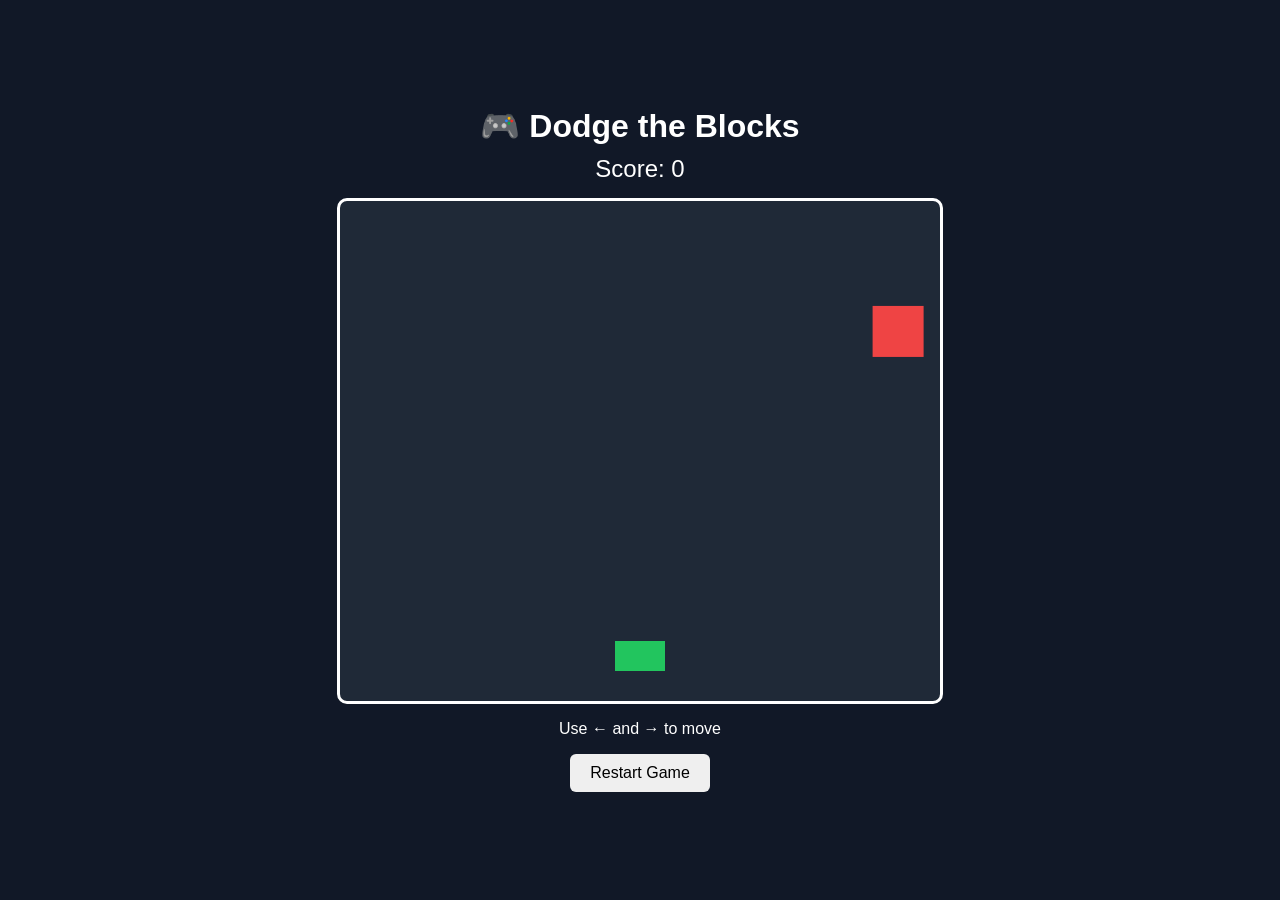
==== public/index.html @ 5dda80e5 "Create Dodge the Blocks game" ====
<!DOCTYPE html>
<html lang="en">
<head>
    <meta charset="UTF-8">
    <meta name="viewport" content="width=device-width, initial-scale=1.0">
    <title>Dodge the Blocks</title>
    <link rel="stylesheet" href="style.css">
</head>
<body>

    <div class="game-container">
        <h1>🎮 Dodge the Blocks</h1>

        <div class="score-board">
            Score: <span id="score">0</span>
        </div>

        <canvas id="gameCanvas" width="600" height="500"></canvas>

        <p class="instructions">
            Use <b>←</b> and <b>→</b> to move
        </p>

        <button id="restartBtn">Restart Game</button>

        <p id="gameMessage"></p>
    </div>

    <script src="game.js"></script>
</body>
</html>
---- public/style.css ----
* {
    box-sizing: border-box;
}

body {
    margin: 0;
    min-height: 100vh;
    display: flex;
    justify-content: center;
    align-items: center;
    font-family: Arial, sans-serif;
    background: #111827;
    color: white;
}

.game-container {
    text-align: center;
}

h1 {
    margin-bottom: 10px;
}

.score-board {
    font-size: 24px;
    margin-bottom: 15px;
}

canvas {
    display: block;
    background: #1f2937;
    border: 3px solid white;
    border-radius: 10px;
}

.instructions {
    font-size: 16px;
}

button {
    padding: 10px 20px;
    font-size: 16px;
    cursor: pointer;
    border: none;
    border-radius: 6px;
}

button:hover {
    transform: scale(1.05);
}

#gameMessage {
    font-size: 22px;
    font-weight: bold;
}
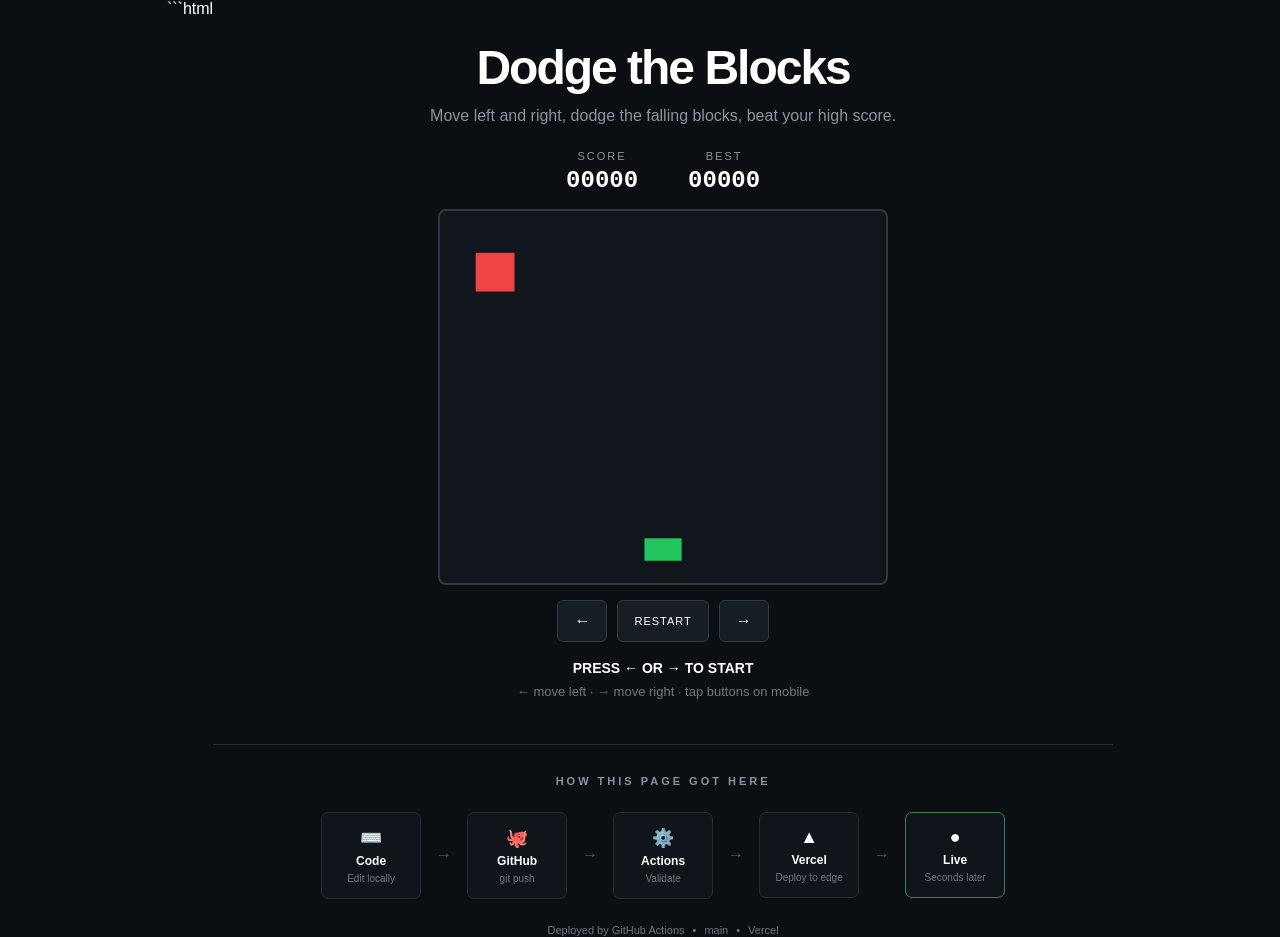
==== commit 75c931e1: "change" ====
--- a/public/index.html
+++ b/public/index.html
@@ -1,31 +1,131 @@
+```html
 <!DOCTYPE html>
 <html lang="en">
+
 <head>
     <meta charset="UTF-8">
     <meta name="viewport" content="width=device-width, initial-scale=1.0">
-    <title>Dodge the Blocks</title>
+
+    <title>🎮Dodge the Blocks</title>
+
     <link rel="stylesheet" href="style.css">
 </head>
+
 <body>
 
-    <div class="game-container">
-        <h1>🎮 Dodge the Blocks</h1>
+    <main class="page">
 
-        <div class="score-board">
-            Score: <span id="score">0</span>
-        </div>
+        <section class="hero">
 
-        <canvas id="gameCanvas" width="600" height="500"></canvas>
+            <h1>Dodge the Blocks</h1>
 
-        <p class="instructions">
-            Use <b>←</b> and <b>→</b> to move
-        </p>
+            <p class="subtitle">
+                Move left and right, dodge the falling blocks, beat your high score.
+            </p>
 
-        <button id="restartBtn">Restart Game</button>
+            <div class="scores">
 
-        <p id="gameMessage"></p>
-    </div>
+                <div>
+                    <span>SCORE</span>
+                    <strong id="score">00000</strong>
+                </div>
+
+                <div>
+                    <span>BEST</span>
+                    <strong id="bestScore">00000</strong>
+                </div>
+
+            </div>
+
+            <canvas
+                id="gameCanvas"
+                width="600"
+                height="500">
+            </canvas>
+
+            <div class="controls">
+
+                <button id="leftBtn">←</button>
+
+                <button id="restartBtn">
+                    RESTART
+                </button>
+
+                <button id="rightBtn">→</button>
+
+            </div>
+
+            <p id="gameMessage">
+                PRESS ← OR → TO START
+            </p>
+
+            <p class="help">
+                ← move left · → move right · tap buttons on mobile
+            </p>
+
+        </section>
+
+        <section class="pipeline">
+
+            <h2>HOW THIS PAGE GOT HERE</h2>
+
+            <div class="steps">
+
+                <div class="step">
+                    <span class="icon">⌨️</span>
+                    <strong>Code</strong>
+                    <small>Edit locally</small>
+                </div>
+
+                <div class="arrow">→</div>
+
+                <div class="step">
+                    <span class="icon">🐙</span>
+                    <strong>GitHub</strong>
+                    <small>git push</small>
+                </div>
+
+                <div class="arrow">→</div>
+
+                <div class="step">
+                    <span class="icon">⚙️</span>
+                    <strong>Actions</strong>
+                    <small>Validate</small>
+                </div>
+
+                <div class="arrow">→</div>
+
+                <div class="step">
+                    <span class="icon">▲</span>
+                    <strong>Vercel</strong>
+                    <small>Deploy to edge</small>
+                </div>
+
+                <div class="arrow">→</div>
+
+                <div class="step live">
+                    <span class="icon">●</span>
+                    <strong>Live</strong>
+                    <small>Seconds later</small>
+                </div>
+
+            </div>
+
+            <div class="deployment">
+                <span>Deployed by GitHub Actions</span>
+                <span>•</span>
+                <span>main</span>
+                <span>•</span>
+                <span>Vercel</span>
+            </div>
+
+        </section>
+
+    </main>
 
     <script src="game.js"></script>
+
 </body>
-</html>+
+</html>
+
--- a/public/style.css
+++ b/public/style.css
@@ -5,51 +5,245 @@
 body {
     margin: 0;
     min-height: 100vh;
-    display: flex;
-    justify-content: center;
-    align-items: center;
+
+    display: flex;
+    justify-content: center;
+
     font-family: Arial, sans-serif;
-    background: #111827;
+
+    background: #0b0f14;
     color: white;
 }
 
-.game-container {
+.page {
+    width: min(900px, 92%);
+    padding: 40px 0;
+}
+
+/* Game */
+
+.hero {
     text-align: center;
 }
 
 h1 {
-    margin-bottom: 10px;
-}
-
-.score-board {
+    margin: 0;
+
+    font-size: 48px;
+    letter-spacing: -2px;
+}
+
+.subtitle {
+    margin: 12px 0 25px;
+
+    color: #8b949e;
+    font-size: 16px;
+}
+
+/* Score */
+
+.scores {
+    display: flex;
+    justify-content: center;
+    gap: 50px;
+
+    margin-bottom: 15px;
+}
+
+.scores div {
+    display: flex;
+    flex-direction: column;
+    gap: 5px;
+}
+
+.scores span {
+    color: #8b949e;
+
+    font-size: 11px;
+    letter-spacing: 2px;
+}
+
+.scores strong {
+    font-family: monospace;
     font-size: 24px;
-    margin-bottom: 15px;
-}
+}
+
+/* Canvas */
 
 canvas {
     display: block;
-    background: #1f2937;
-    border: 3px solid white;
-    border-radius: 10px;
-}
-
-.instructions {
+
+    width: min(450px, 100%);
+    height: auto;
+
+    margin: 0 auto;
+
+    background: #11161d;
+
+    border: 2px solid #303842;
+    border-radius: 8px;
+}
+
+/* Controls */
+
+.controls {
+    display: flex;
+    justify-content: center;
+
+    gap: 10px;
+
+    margin-top: 15px;
+}
+
+.controls button {
+    min-width: 50px;
+    min-height: 42px;
+
+    padding: 8px 16px;
+
+    background: #171d24;
+    color: white;
+
+    border: 1px solid #303842;
+    border-radius: 6px;
+
+    cursor: pointer;
+
     font-size: 16px;
 }
 
-button {
-    padding: 10px 20px;
-    font-size: 16px;
-    cursor: pointer;
-    border: none;
-    border-radius: 6px;
-}
-
-button:hover {
-    transform: scale(1.05);
+.controls button:hover {
+    background: #222a33;
+}
+
+#restartBtn {
+    font-size: 11px;
+    letter-spacing: 1px;
 }
 
 #gameMessage {
-    font-size: 22px;
+    margin: 18px 0 8px;
+
+    font-size: 14px;
     font-weight: bold;
+}
+
+.help {
+    margin: 0;
+
+    color: #6f7882;
+    font-size: 13px;
+}
+
+/* Pipeline */
+
+.pipeline {
+    margin-top: 45px;
+
+    padding-top: 30px;
+
+    border-top: 1px solid #252b33;
+}
+
+.pipeline h2 {
+    text-align: center;
+
+    margin: 0 0 25px;
+
+    color: #8b949e;
+
+    font-size: 11px;
+    letter-spacing: 3px;
+}
+
+.steps {
+    display: flex;
+    justify-content: center;
+    align-items: center;
+
+    gap: 15px;
+
+    flex-wrap: wrap;
+}
+
+.step {
+    min-width: 100px;
+
+    padding: 14px;
+
+    display: flex;
+    flex-direction: column;
+    align-items: center;
+
+    gap: 5px;
+
+    background: #10151b;
+
+    border: 1px solid #252b33;
+    border-radius: 7px;
+}
+
+.step .icon {
+    font-size: 18px;
+}
+
+.step strong {
+    font-size: 12px;
+}
+
+.step small {
+    color: #6f7882;
+
+    font-size: 10px;
+}
+
+.arrow {
+    color: #4d5661;
+}
+
+.live {
+    border-color: #3b7f55;
+}
+
+.deployment {
+    display: flex;
+    justify-content: center;
+
+    gap: 8px;
+
+    margin-top: 25px;
+
+    color: #6f7882;
+
+    font-size: 11px;
+}
+
+/* Mobile */
+
+@media (max-width: 600px) {
+
+    .page {
+        width: 94%;
+        padding: 25px 0;
+    }
+
+    h1 {
+        font-size: 38px;
+    }
+
+    .subtitle {
+        font-size: 14px;
+    }
+
+    .steps {
+        gap: 8px;
+    }
+
+    .arrow {
+        display: none;
+    }
+
+    .deployment {
+        flex-wrap: wrap;
+    }
 }
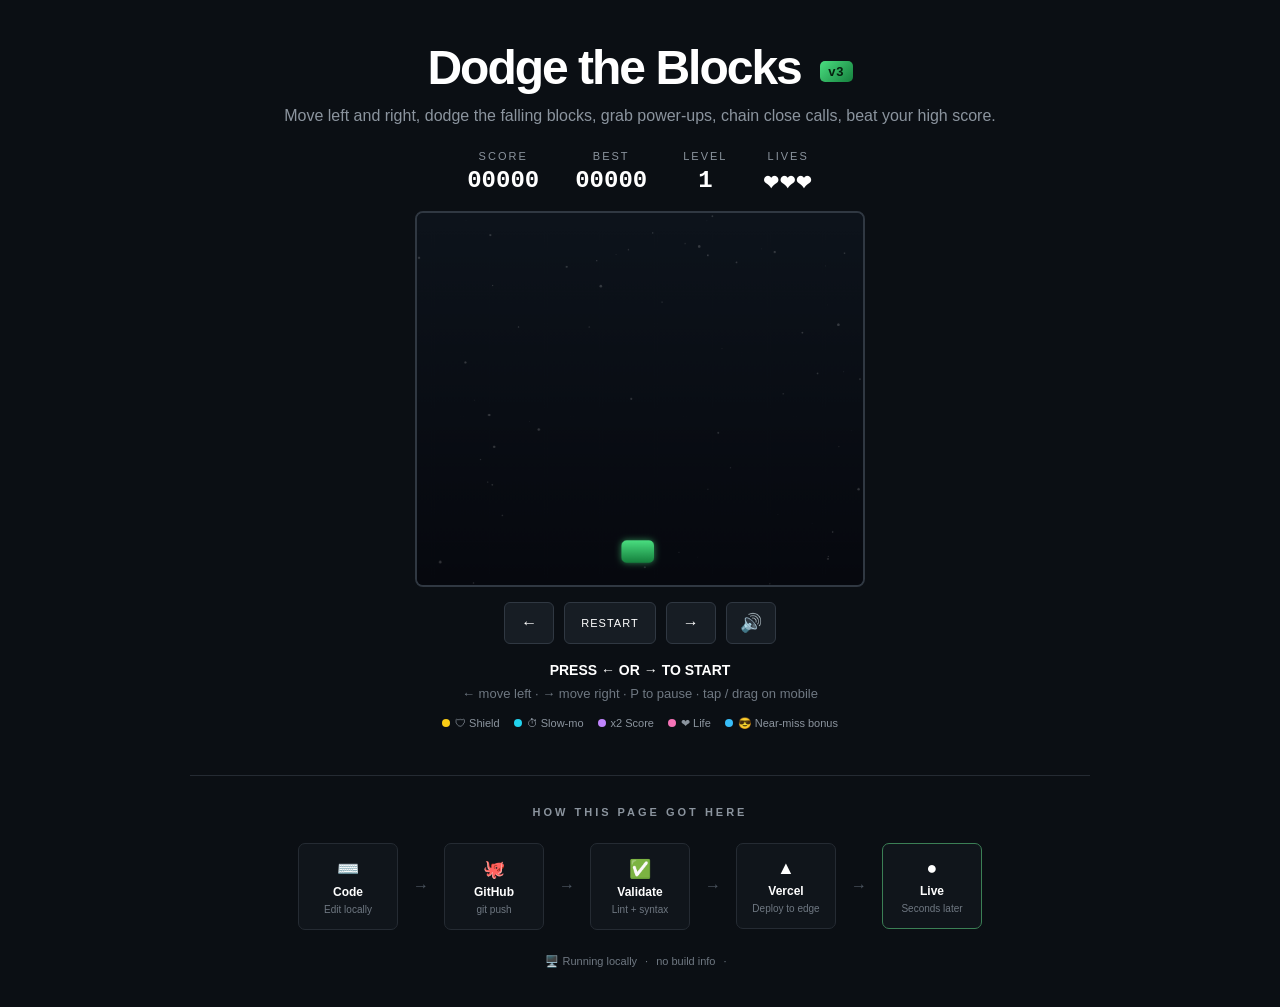
==== commit 93ffe112: "Add background music, near-miss bonus, and pause" ====
--- a/public/index.html
+++ b/public/index.html
@@ -1,4 +1,3 @@
-```html
 <!DOCTYPE html>
 <html lang="en">
 
@@ -6,7 +5,8 @@
     <meta charset="UTF-8">
     <meta name="viewport" content="width=device-width, initial-scale=1.0">
 
-    <title>🎮Dodge the Blocks</title>
+    <title>🎮 Dodge the Blocks</title>
+    <link rel="icon" href="data:image/svg+xml,%3Csvg xmlns='http://www.w3.org/2000/svg' viewBox='0 0 100 100'%3E%3Ctext y='.9em' font-size='90'%3E%F0%9F%8E%AE%3C/text%3E%3C/svg%3E">
 
     <link rel="stylesheet" href="style.css">
 </head>
@@ -17,10 +17,10 @@
 
         <section class="hero">
 
-            <h1>Dodge the Blocks</h1>
+            <h1>Dodge the Blocks <span class="badge">v3</span></h1>
 
             <p class="subtitle">
-                Move left and right, dodge the falling blocks, beat your high score.
+                Move left and right, dodge the falling blocks, grab power-ups, chain close calls, beat your high score.
             </p>
 
             <div class="scores">
@@ -35,13 +35,26 @@
                     <strong id="bestScore">00000</strong>
                 </div>
 
+                <div>
+                    <span>LEVEL</span>
+                    <strong id="level">1</strong>
+                </div>
+
+                <div>
+                    <span>LIVES</span>
+                    <strong id="lives">❤❤❤</strong>
+                </div>
+
             </div>
 
-            <canvas
-                id="gameCanvas"
-                width="600"
-                height="500">
-            </canvas>
+            <div class="canvas-wrap">
+                <canvas
+                    id="gameCanvas"
+                    width="600"
+                    height="500">
+                </canvas>
+                <div id="statusBar" class="status-bar"></div>
+            </div>
 
             <div class="controls">
 
@@ -53,6 +66,8 @@
 
                 <button id="rightBtn">→</button>
 
+                <button id="muteBtn" aria-label="Mute">🔊</button>
+
             </div>
 
             <p id="gameMessage">
@@ -60,8 +75,16 @@
             </p>
 
             <p class="help">
-                ← move left · → move right · tap buttons on mobile
+                ← move left · → move right · P to pause · tap / drag on mobile
             </p>
+
+            <div class="legend">
+                <span><i class="dot" style="background:#facc15"></i>🛡 Shield</span>
+                <span><i class="dot" style="background:#22d3ee"></i>⏱ Slow-mo</span>
+                <span><i class="dot" style="background:#c084fc"></i>x2 Score</span>
+                <span><i class="dot" style="background:#f472b6"></i>❤ Life</span>
+                <span><i class="dot" style="background:#38bdf8"></i>😎 Near-miss bonus</span>
+            </div>
 
         </section>
 
@@ -88,9 +111,9 @@
                 <div class="arrow">→</div>
 
                 <div class="step">
-                    <span class="icon">⚙️</span>
-                    <strong>Actions</strong>
-                    <small>Validate</small>
+                    <span class="icon">✅</span>
+                    <strong>Validate</strong>
+                    <small>Lint + syntax</small>
                 </div>
 
                 <div class="arrow">→</div>
@@ -112,11 +135,11 @@
             </div>
 
             <div class="deployment">
-                <span>Deployed by GitHub Actions</span>
-                <span>•</span>
-                <span>main</span>
-                <span>•</span>
-                <span>Vercel</span>
+                <span id="deployStatus">🖥️ Running locally</span>
+                <span>·</span>
+                <span id="deployCommit">no commit info</span>
+                <span>·</span>
+                <span id="deployTime"></span>
             </div>
 
         </section>
@@ -124,8 +147,53 @@
     </main>
 
     <script src="game.js"></script>
+    <script>
+        // Filled in by the CI/CD pipeline (.github/workflows/deploy.yml).
+        // Locally, these stay as placeholders so the footer says "Running locally".
+        const BUILD_COMMIT = "__COMMIT_SHA__";
+        const BUILD_TIME = "__BUILD_TIME__";
+        const BUILD_REPO = "__REPO__";
+        const BUILD_RUN_URL = "__RUN_URL__";
+
+        (function stampFooter() {
+            const commitEl = document.getElementById("deployCommit");
+            const timeEl = document.getElementById("deployTime");
+            const statusEl = document.getElementById("deployStatus");
+
+            const isStamped = !BUILD_COMMIT.startsWith("__");
+
+            if (!isStamped) {
+                statusEl.textContent = "🖥️ Running locally";
+                commitEl.textContent = "no build info";
+                timeEl.textContent = "";
+                return;
+            }
+
+            statusEl.textContent = "🚀 Deployed by GitHub Actions";
+            statusEl.setAttribute("data-commit", BUILD_COMMIT);
+
+            const short = BUILD_COMMIT.slice(0, 7);
+            const link = document.createElement("a");
+            link.href = `https://github.com/${BUILD_REPO}/commit/${BUILD_COMMIT}`;
+            link.textContent = `commit ${short}`;
+            link.style.color = "inherit";
+            commitEl.textContent = "";
+            commitEl.appendChild(link);
+
+            if (BUILD_RUN_URL && !BUILD_RUN_URL.startsWith("__")) {
+                const sep = document.createTextNode(" · ");
+                const runLink = document.createElement("a");
+                runLink.href = BUILD_RUN_URL;
+                runLink.textContent = "view pipeline run";
+                runLink.style.color = "inherit";
+                commitEl.appendChild(sep);
+                commitEl.appendChild(runLink);
+            }
+
+            timeEl.textContent = BUILD_TIME;
+        })();
+    </script>
 
 </body>
 
 </html>
-
--- a/public/style.css
+++ b/public/style.css
@@ -33,6 +33,22 @@
     letter-spacing: -2px;
 }
 
+.badge {
+    display: inline-block;
+    vertical-align: middle;
+    margin-left: 8px;
+
+    font-size: 13px;
+    letter-spacing: 1px;
+    font-weight: bold;
+
+    padding: 3px 8px;
+    border-radius: 5px;
+
+    background: linear-gradient(135deg, #4ade80, #15803d);
+    color: #06210f;
+}
+
 .subtitle {
     margin: 12px 0 25px;
 
@@ -45,7 +61,8 @@
 .scores {
     display: flex;
     justify-content: center;
-    gap: 50px;
+    gap: 36px;
+    flex-wrap: wrap;
 
     margin-bottom: 15px;
 }
@@ -68,20 +85,55 @@
     font-size: 24px;
 }
 
+#lives {
+    letter-spacing: 2px;
+}
+
 /* Canvas */
+
+.canvas-wrap {
+    position: relative;
+    width: min(450px, 100%);
+    margin: 0 auto;
+}
 
 canvas {
     display: block;
 
-    width: min(450px, 100%);
+    width: 100%;
     height: auto;
-
-    margin: 0 auto;
 
     background: #11161d;
 
     border: 2px solid #303842;
     border-radius: 8px;
+}
+
+.status-bar {
+    position: absolute;
+    top: 10px;
+    left: 50%;
+    transform: translateX(-50%) translateY(-6px);
+
+    padding: 6px 14px;
+    border-radius: 20px;
+
+    background: rgba(11, 15, 20, 0.85);
+    border: 1px solid #3b7f55;
+
+    font-size: 12px;
+    font-weight: bold;
+    letter-spacing: 1px;
+    color: #4ade80;
+
+    opacity: 0;
+    pointer-events: none;
+    transition: opacity 0.2s ease, transform 0.2s ease;
+}
+
+.status-bar.show {
+    opacity: 1;
+    transform: translateX(-50%) translateY(0);
 }
 
 /* Controls */
@@ -110,15 +162,26 @@
     cursor: pointer;
 
     font-size: 16px;
+
+    transition: background 0.15s ease, transform 0.1s ease;
 }
 
 .controls button:hover {
     background: #222a33;
 }
 
+.controls button:active {
+    transform: scale(0.94);
+}
+
 #restartBtn {
     font-size: 11px;
     letter-spacing: 1px;
+}
+
+#muteBtn {
+    font-size: 18px;
+    padding: 8px 12px;
 }
 
 #gameMessage {
@@ -135,6 +198,31 @@
     font-size: 13px;
 }
 
+.legend {
+    display: flex;
+    justify-content: center;
+    flex-wrap: wrap;
+    gap: 14px;
+
+    margin-top: 16px;
+
+    font-size: 11px;
+    color: #8b949e;
+}
+
+.legend span {
+    display: inline-flex;
+    align-items: center;
+    gap: 5px;
+}
+
+.dot {
+    display: inline-block;
+    width: 8px;
+    height: 8px;
+    border-radius: 50%;
+}
+
 /* Pipeline */
 
 .pipeline {
@@ -208,6 +296,7 @@
 .deployment {
     display: flex;
     justify-content: center;
+    flex-wrap: wrap;
 
     gap: 8px;
 
@@ -216,6 +305,11 @@
     color: #6f7882;
 
     font-size: 11px;
+}
+
+.deployment a {
+    color: inherit;
+    text-decoration: underline;
 }
 
 /* Mobile */
@@ -228,13 +322,17 @@
     }
 
     h1 {
-        font-size: 38px;
+        font-size: 34px;
     }
 
     .subtitle {
         font-size: 14px;
     }
 
+    .scores {
+        gap: 20px;
+    }
+
     .steps {
         gap: 8px;
     }
@@ -246,4 +344,4 @@
     .deployment {
         flex-wrap: wrap;
     }
-}+}
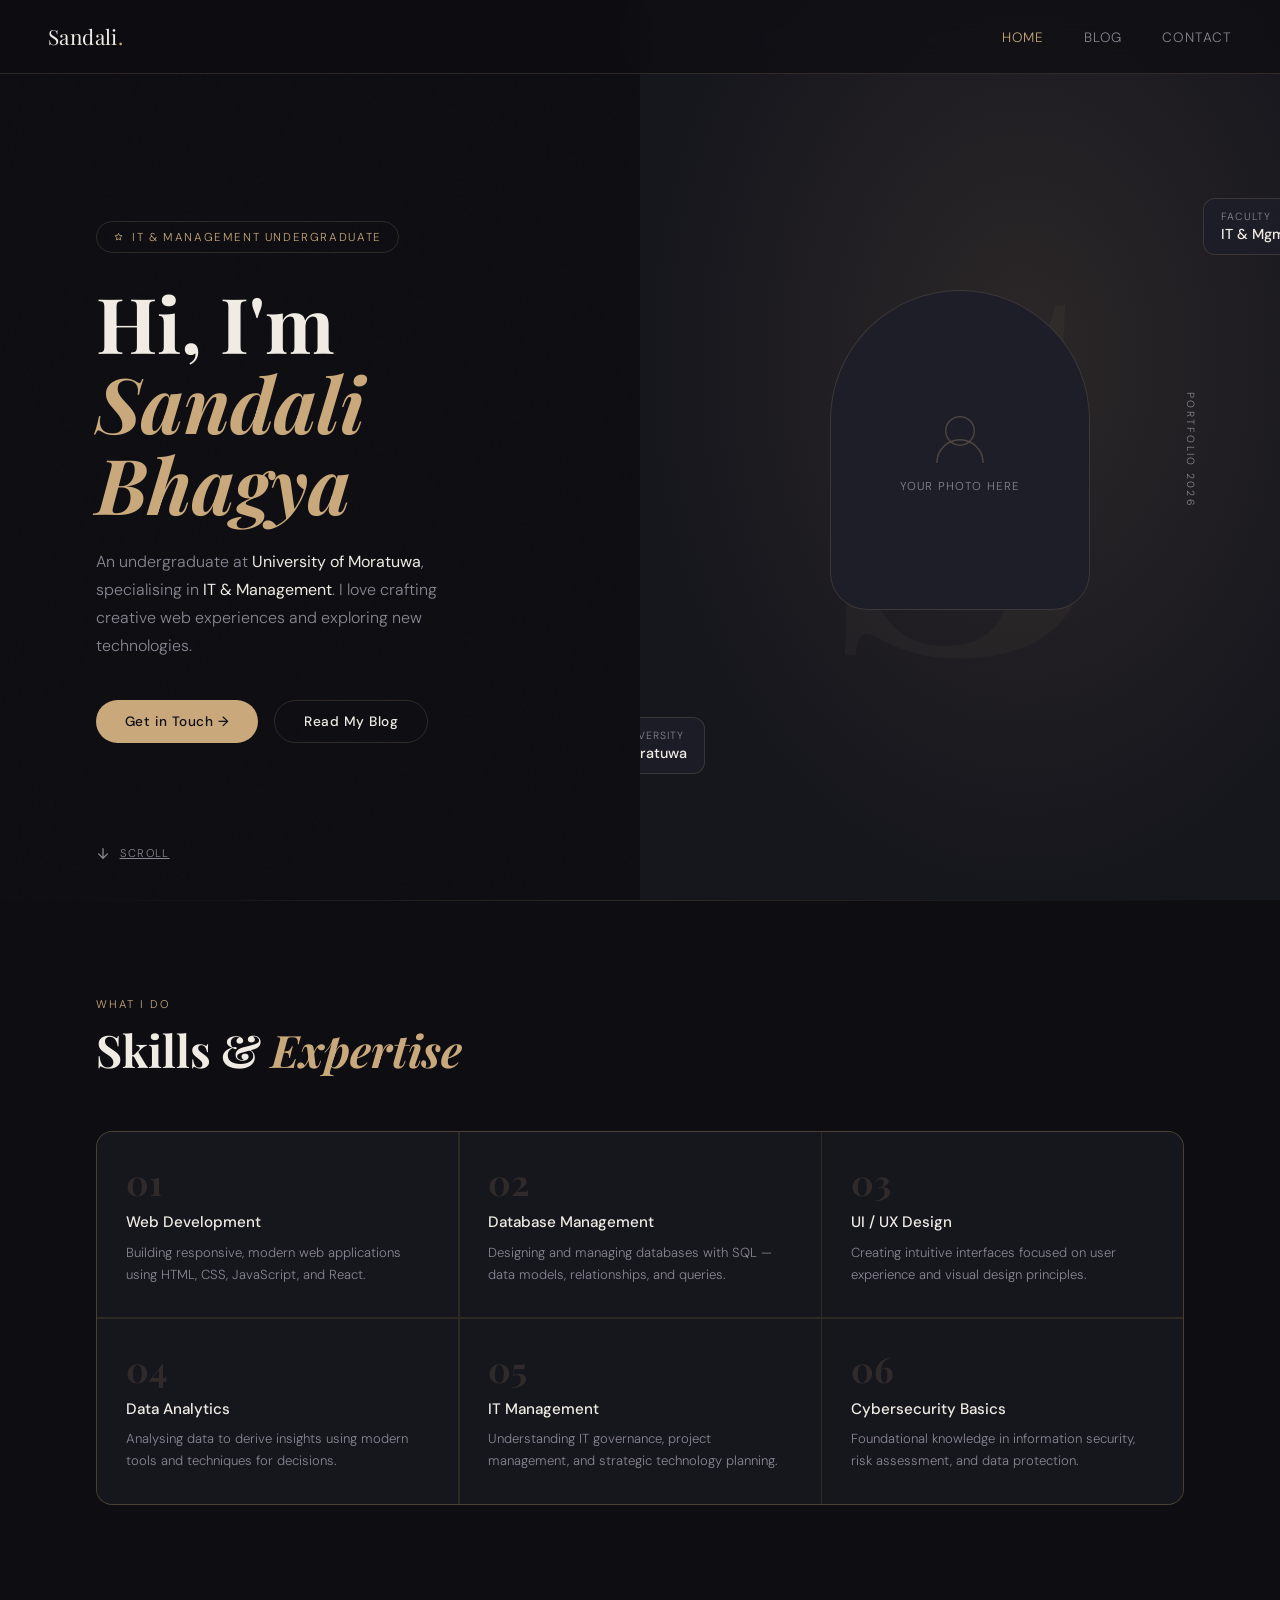
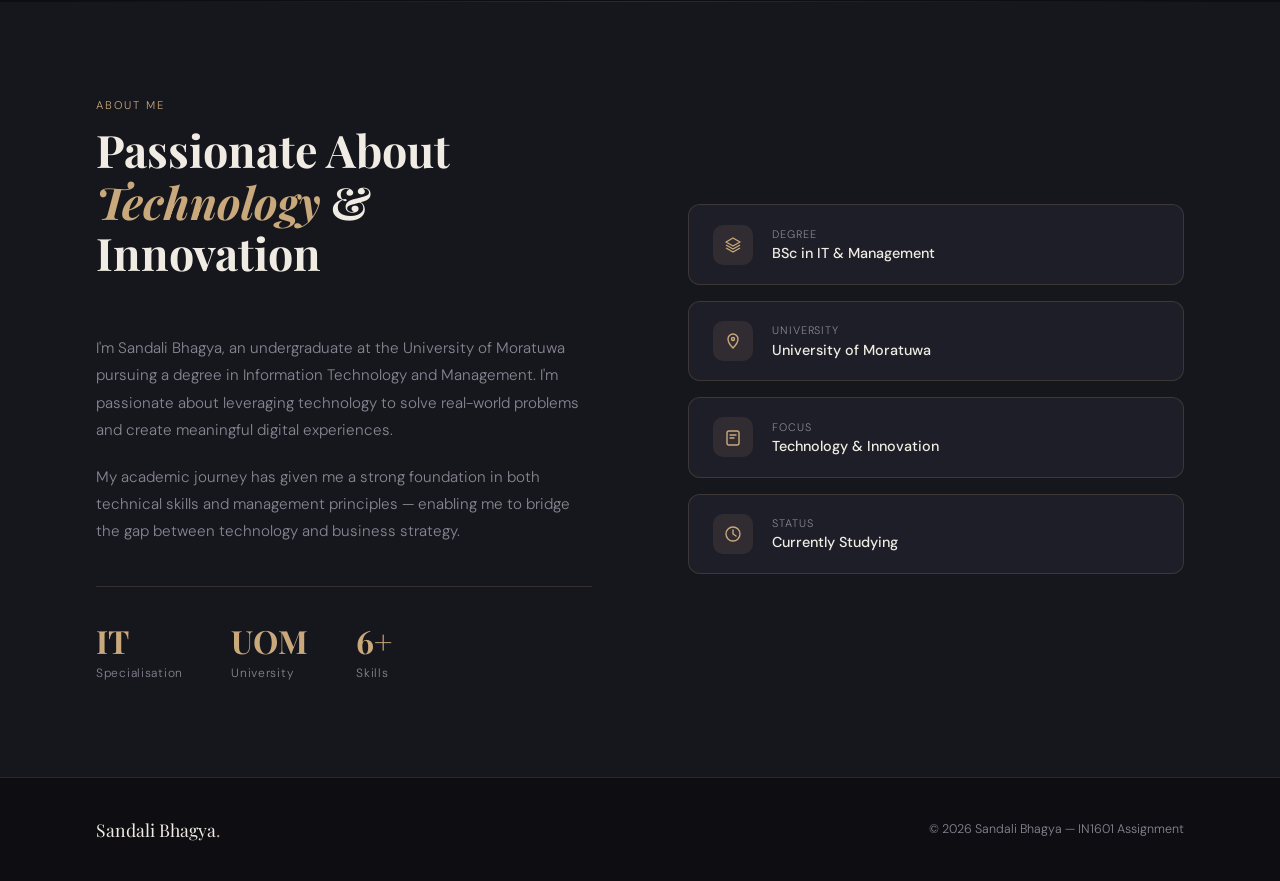
==== commit 86f5a530: "Remove duplicate emoji from browser tab title" ====
--- a/public/index.html
+++ b/public/index.html
@@ -1,199 +1,771 @@
 <!DOCTYPE html>
 <html lang="en">
-
 <head>
-    <meta charset="UTF-8">
-    <meta name="viewport" content="width=device-width, initial-scale=1.0">
-
-    <title>🎮 Dodge the Blocks</title>
-    <link rel="icon" href="data:image/svg+xml,%3Csvg xmlns='http://www.w3.org/2000/svg' viewBox='0 0 100 100'%3E%3Ctext y='.9em' font-size='90'%3E%F0%9F%8E%AE%3C/text%3E%3C/svg%3E">
-
-    <link rel="stylesheet" href="style.css">
+  <meta charset="UTF-8" />
+  <meta name="viewport" content="width=device-width, initial-scale=1.0"/>
+  <title>Sandali Bhagya — Portfolio</title>
+  <link rel="preconnect" href="https://fonts.googleapis.com">
+  <link rel="preconnect" href="https://fonts.gstatic.com" crossorigin>
+  <link href="https://fonts.googleapis.com/css2?family=Playfair+Display:ital,wght@0,400;0,700;1,400&family=DM+Sans:wght@300;400;500&display=swap" rel="stylesheet">
+  <style>
+    *, *::before, *::after { box-sizing: border-box; margin: 0; padding: 0; }
+
+    :root {
+      --bg: #0e0e12;
+      --bg2: #16161d;
+      --bg3: #1e1e28;
+      --accent: #c9a87c;
+      --accent2: #e8d5b8;
+      --text: #f0ece4;
+      --text-muted: #8a8694;
+      --border: rgba(201,168,124,0.18);
+      --radius: 16px;
+    }
+
+    html { scroll-behavior: smooth; }
+
+    body {
+      font-family: 'DM Sans', sans-serif;
+      background: var(--bg);
+      color: var(--text);
+      overflow-x: hidden;
+      font-weight: 300;
+    }
+
+    /* --- NOISE TEXTURE OVERLAY --- */
+    body::before {
+      content: '';
+      position: fixed;
+      inset: 0;
+      background-image: url("data:image/svg+xml,%3Csvg viewBox='0 0 256 256' xmlns='http://www.w3.org/2000/svg'%3E%3Cfilter id='n'%3E%3CfeTurbulence type='fractalNoise' baseFrequency='0.9' numOctaves='4' stitchTiles='stitch'/%3E%3C/filter%3E%3Crect width='100%25' height='100%25' filter='url(%23n)' opacity='0.04'/%3E%3C/svg%3E");
+      pointer-events: none;
+      z-index: 0;
+      opacity: 0.4;
+    }
+
+    /* --- NAV --- */
+    nav {
+      position: fixed;
+      top: 0; left: 0; right: 0;
+      z-index: 100;
+      display: flex;
+      align-items: center;
+      justify-content: space-between;
+      padding: 1.4rem 3rem;
+      background: rgba(14,14,18,0.7);
+      backdrop-filter: blur(14px);
+      border-bottom: 1px solid var(--border);
+    }
+
+    .logo {
+      font-family: 'Playfair Display', serif;
+      font-size: 1.3rem;
+      color: var(--text);
+      text-decoration: none;
+      letter-spacing: 0.02em;
+    }
+    .logo em { color: var(--accent); font-style: normal; }
+
+    .nav-links {
+      display: flex;
+      gap: 2.5rem;
+      list-style: none;
+    }
+    .nav-links a {
+      color: var(--text-muted);
+      text-decoration: none;
+      font-size: 0.85rem;
+      letter-spacing: 0.08em;
+      text-transform: uppercase;
+      transition: color 0.2s;
+    }
+    .nav-links a:hover, .nav-links a.active { color: var(--accent); }
+
+    /* --- HERO --- */
+    .hero {
+      min-height: 100vh;
+      display: grid;
+      grid-template-columns: 1fr 1fr;
+      position: relative;
+      overflow: hidden;
+    }
+
+    /* Left column — text */
+    .hero-left {
+      display: flex;
+      flex-direction: column;
+      justify-content: center;
+      padding: 8rem 4rem 4rem 6rem;
+      position: relative;
+      z-index: 1;
+    }
+
+    .eyebrow {
+      display: inline-flex;
+      align-items: center;
+      gap: 0.5rem;
+      font-size: 0.72rem;
+      letter-spacing: 0.14em;
+      text-transform: uppercase;
+      color: var(--accent);
+      margin-bottom: 1.8rem;
+      border: 1px solid var(--border);
+      padding: 0.45rem 1rem;
+      border-radius: 100px;
+      width: fit-content;
+      animation: fadeUp 0.8s ease both;
+    }
+    .eyebrow svg { width: 11px; height: 11px; }
+
+    .hero-name {
+      font-family: 'Playfair Display', serif;
+      font-size: clamp(3.2rem, 6vw, 5.5rem);
+      font-weight: 700;
+      line-height: 1.05;
+      margin-bottom: 1.5rem;
+      animation: fadeUp 0.8s 0.1s ease both;
+    }
+    .hero-name .italic { font-style: italic; color: var(--accent); }
+
+    .hero-desc {
+      font-size: 1rem;
+      line-height: 1.75;
+      color: var(--text-muted);
+      max-width: 400px;
+      margin-bottom: 2.5rem;
+      animation: fadeUp 0.8s 0.2s ease both;
+    }
+    .hero-desc strong { color: var(--text); font-weight: 400; }
+
+    .hero-btns {
+      display: flex;
+      gap: 1rem;
+      animation: fadeUp 0.8s 0.3s ease both;
+    }
+
+    .btn {
+      display: inline-flex;
+      align-items: center;
+      gap: 0.5rem;
+      padding: 0.75rem 1.8rem;
+      border-radius: 100px;
+      font-family: 'DM Sans', sans-serif;
+      font-size: 0.85rem;
+      font-weight: 500;
+      letter-spacing: 0.04em;
+      text-decoration: none;
+      transition: all 0.25s;
+      cursor: pointer;
+    }
+    .btn-primary {
+      background: var(--accent);
+      color: #0e0e12;
+      border: none;
+    }
+    .btn-primary:hover { background: var(--accent2); transform: translateY(-2px); }
+    .btn-outline {
+      background: transparent;
+      color: var(--text);
+      border: 1px solid var(--border);
+    }
+    .btn-outline:hover { border-color: var(--accent); color: var(--accent); transform: translateY(-2px); }
+
+    /* Right column — photo panel */
+    .hero-right {
+      position: relative;
+      display: flex;
+      align-items: center;
+      justify-content: center;
+      background: var(--bg2);
+      overflow: hidden;
+    }
+
+    .hero-right::before {
+      content: '';
+      position: absolute;
+      inset: 0;
+      background: radial-gradient(ellipse at 60% 40%, rgba(201,168,124,0.12) 0%, transparent 70%);
+    }
+
+    /* Big decorative letter */
+    .hero-right .deco-letter {
+      position: absolute;
+      font-family: 'Playfair Display', serif;
+      font-size: 38vw;
+      font-weight: 700;
+      color: rgba(201,168,124,0.04);
+      line-height: 1;
+      user-select: none;
+      pointer-events: none;
+      top: 50%; left: 50%;
+      transform: translate(-50%, -50%);
+    }
+
+    .photo-frame {
+      position: relative;
+      z-index: 1;
+      width: 260px;
+      height: 320px;
+      border-radius: 140px 140px 40px 40px;
+      border: 1px solid var(--border);
+      background: var(--bg3);
+      display: flex;
+      align-items: center;
+      justify-content: center;
+      flex-direction: column;
+      gap: 0.6rem;
+      animation: fadeIn 1s 0.4s ease both;
+      overflow: hidden;
+    }
+    .photo-frame svg { opacity: 0.3; }
+    .photo-frame span {
+      font-size: 0.72rem;
+      letter-spacing: 0.1em;
+      color: var(--text-muted);
+      text-transform: uppercase;
+    }
+
+    /* Floating info tags */
+    .float-info {
+      position: absolute;
+      z-index: 2;
+      background: rgba(30,30,40,0.85);
+      backdrop-filter: blur(10px);
+      border: 1px solid var(--border);
+      border-radius: 12px;
+      padding: 0.7rem 1.1rem;
+      animation: fadeIn 1s 0.7s ease both;
+    }
+    .float-info .fi-label {
+      font-size: 0.65rem;
+      letter-spacing: 0.1em;
+      text-transform: uppercase;
+      color: var(--text-muted);
+    }
+    .float-info .fi-val {
+      font-size: 0.9rem;
+      font-weight: 500;
+      color: var(--text);
+      margin-top: 0.1rem;
+    }
+    .float-info-1 { bottom: 14%; left: -40px; }
+    .float-info-2 { top: 22%; right: -30px; }
+
+    /* Vertical text on right */
+    .vertical-text {
+      position: absolute;
+      right: 2rem;
+      top: 50%;
+      transform: translateY(-50%) rotate(90deg);
+      font-size: 0.65rem;
+      letter-spacing: 0.22em;
+      color: var(--text-muted);
+      text-transform: uppercase;
+      white-space: nowrap;
+    }
+
+    /* --- DIVIDER LINE --- */
+    .section-divider {
+      height: 1px;
+      background: linear-gradient(90deg, transparent, var(--border), transparent);
+      margin: 0 4rem;
+    }
+
+    /* --- SECTIONS --- */
+    .section {
+      padding: 6rem 6rem;
+      position: relative;
+    }
+
+    .sec-label {
+      font-size: 0.7rem;
+      letter-spacing: 0.18em;
+      text-transform: uppercase;
+      color: var(--accent);
+      margin-bottom: 0.8rem;
+    }
+
+    .sec-title {
+      font-family: 'Playfair Display', serif;
+      font-size: clamp(2rem, 3.5vw, 2.8rem);
+      font-weight: 700;
+      line-height: 1.15;
+      margin-bottom: 3.5rem;
+    }
+    .sec-title .accent { color: var(--accent); font-style: italic; }
+
+    /* --- SKILLS --- */
+    #skills { background: var(--bg); }
+
+    .skills-grid {
+      display: grid;
+      grid-template-columns: repeat(3, 1fr);
+      gap: 1.5px;
+      background: var(--border);
+      border: 1px solid var(--border);
+      border-radius: var(--radius);
+      overflow: hidden;
+    }
+
+    .skill-card {
+      background: var(--bg2);
+      padding: 2rem 1.8rem;
+      transition: background 0.25s;
+    }
+    .skill-card:hover { background: var(--bg3); }
+
+    .skill-num {
+      font-family: 'Playfair Display', serif;
+      font-size: 2.2rem;
+      font-weight: 700;
+      color: rgba(201,168,124,0.15);
+      margin-bottom: 0.8rem;
+      line-height: 1;
+    }
+
+    .skill-card h3 {
+      font-size: 0.95rem;
+      font-weight: 500;
+      margin-bottom: 0.6rem;
+      color: var(--text);
+    }
+
+    .skill-card p {
+      font-size: 0.82rem;
+      line-height: 1.65;
+      color: var(--text-muted);
+    }
+
+    /* --- ABOUT --- */
+    #about { background: var(--bg2); }
+
+    .about-grid {
+      display: grid;
+      grid-template-columns: 1fr 1fr;
+      gap: 6rem;
+      align-items: center;
+    }
+
+    .about-p {
+      color: var(--text-muted);
+      line-height: 1.8;
+      font-size: 0.95rem;
+      margin-bottom: 1.2rem;
+    }
+
+    .stat-row {
+      display: flex;
+      gap: 3rem;
+      margin-top: 2.5rem;
+      padding-top: 2rem;
+      border-top: 1px solid var(--border);
+    }
+
+    .stat-item .s-num {
+      font-family: 'Playfair Display', serif;
+      font-size: 2rem;
+      font-weight: 700;
+      color: var(--accent);
+    }
+    .stat-item .s-label {
+      font-size: 0.75rem;
+      color: var(--text-muted);
+      letter-spacing: 0.06em;
+      margin-top: 0.2rem;
+    }
+
+    .info-cards {
+      display: flex;
+      flex-direction: column;
+      gap: 1rem;
+    }
+
+    .info-card {
+      display: flex;
+      align-items: center;
+      gap: 1.2rem;
+      padding: 1.2rem 1.5rem;
+      background: var(--bg3);
+      border: 1px solid var(--border);
+      border-radius: 12px;
+      transition: border-color 0.2s;
+    }
+    .info-card:hover { border-color: rgba(201,168,124,0.4); }
+
+    .ic-icon {
+      width: 40px;
+      height: 40px;
+      border-radius: 10px;
+      background: rgba(201,168,124,0.1);
+      display: flex;
+      align-items: center;
+      justify-content: center;
+      flex-shrink: 0;
+      color: var(--accent);
+    }
+
+    .ic-label {
+      font-size: 0.68rem;
+      letter-spacing: 0.08em;
+      text-transform: uppercase;
+      color: var(--text-muted);
+      margin-bottom: 0.2rem;
+    }
+    .ic-val {
+      font-size: 0.9rem;
+      font-weight: 500;
+      color: var(--text);
+    }
+
+    /* --- FOOTER --- */
+    footer {
+      padding: 2.5rem 6rem;
+      border-top: 1px solid var(--border);
+      display: flex;
+      align-items: center;
+      justify-content: space-between;
+    }
+
+    .footer-logo {
+      font-family: 'Playfair Display', serif;
+      font-size: 1.1rem;
+    }
+    .footer-logo em { color: var(--accent); font-style: normal; }
+
+    .footer-copy {
+      font-size: 0.78rem;
+      color: var(--text-muted);
+    }
+
+    /* --- HAMBURGER (mobile) --- */
+    .hamburger {
+      display: none;
+      flex-direction: column;
+      gap: 5px;
+      background: none;
+      border: none;
+      cursor: pointer;
+      padding: 4px;
+    }
+    .hamburger span {
+      display: block;
+      width: 22px;
+      height: 1.5px;
+      background: var(--text);
+      transition: all 0.3s;
+    }
+
+    .mobile-nav {
+      display: none;
+      position: fixed;
+      top: 60px; left: 0; right: 0;
+      background: var(--bg2);
+      padding: 2rem;
+      flex-direction: column;
+      gap: 1.5rem;
+      z-index: 99;
+      border-bottom: 1px solid var(--border);
+    }
+    .mobile-nav.open { display: flex; }
+    .mobile-nav a {
+      color: var(--text-muted);
+      text-decoration: none;
+      font-size: 0.9rem;
+      letter-spacing: 0.08em;
+      text-transform: uppercase;
+    }
+    .mobile-nav a.active, .mobile-nav a:hover { color: var(--accent); }
+
+    /* --- SCROLL INDICATOR --- */
+    .scroll-hint {
+      position: absolute;
+      bottom: 2.5rem;
+      left: 6rem;
+      display: flex;
+      align-items: center;
+      gap: 0.6rem;
+      font-size: 0.7rem;
+      letter-spacing: 0.12em;
+      text-transform: uppercase;
+      color: var(--text-muted);
+      z-index: 1;
+      animation: fadeUp 0.8s 0.5s ease both;
+    }
+    .scroll-hint svg { animation: bounce 2s infinite; }
+
+    /* --- ANIMATIONS --- */
+    @keyframes fadeUp {
+      from { opacity: 0; transform: translateY(24px); }
+      to   { opacity: 1; transform: translateY(0); }
+    }
+    @keyframes fadeIn {
+      from { opacity: 0; }
+      to   { opacity: 1; }
+    }
+    @keyframes bounce {
+      0%, 100% { transform: translateY(0); }
+      50%       { transform: translateY(5px); }
+    }
+
+    /* fade-in-on-scroll */
+    .reveal { opacity: 0; transform: translateY(30px); transition: opacity 0.7s ease, transform 0.7s ease; }
+    .reveal.visible { opacity: 1; transform: none; }
+
+    /* --- RESPONSIVE --- */
+    @media (max-width: 900px) {
+      nav { padding: 1.2rem 1.5rem; }
+      .nav-links { display: none; }
+      .hamburger { display: flex; }
+
+      .hero {
+        grid-template-columns: 1fr;
+        min-height: auto;
+      }
+      .hero-left {
+        padding: 8rem 1.8rem 3rem;
+        order: 2;
+      }
+      .hero-right {
+        height: 50vw;
+        min-height: 260px;
+        order: 1;
+      }
+      .photo-frame { width: 160px; height: 200px; }
+      .float-info-1 { left: 8px; bottom: 8%; }
+      .float-info-2 { right: 8px; top: 10%; }
+      .scroll-hint { left: 1.8rem; }
+
+      .section { padding: 4rem 1.8rem; }
+      .skills-grid { grid-template-columns: 1fr 1fr; }
+      .about-grid { grid-template-columns: 1fr; gap: 3rem; }
+      footer { flex-direction: column; gap: 0.8rem; text-align: center; padding: 2rem; }
+      .section-divider { margin: 0 1.8rem; }
+    }
+
+    @media (max-width: 560px) {
+      .skills-grid { grid-template-columns: 1fr; }
+      .hero-name { font-size: 2.6rem; }
+      .stat-row { gap: 1.5rem; }
+    }
+  </style>
 </head>
-
 <body>
 
-    <main class="page">
-
-        <section class="hero">
-
-            <h1>Dodge the Blocks <span class="badge">v3</span></h1>
-
-            <p class="subtitle">
-                Move left and right, dodge the falling blocks, grab power-ups, chain close calls, beat your high score.
-            </p>
-
-            <div class="scores">
-
-                <div>
-                    <span>SCORE</span>
-                    <strong id="score">00000</strong>
-                </div>
-
-                <div>
-                    <span>BEST</span>
-                    <strong id="bestScore">00000</strong>
-                </div>
-
-                <div>
-                    <span>LEVEL</span>
-                    <strong id="level">1</strong>
-                </div>
-
-                <div>
-                    <span>LIVES</span>
-                    <strong id="lives">❤❤❤</strong>
-                </div>
-
-            </div>
-
-            <div class="canvas-wrap">
-                <canvas
-                    id="gameCanvas"
-                    width="600"
-                    height="500">
-                </canvas>
-                <div id="statusBar" class="status-bar"></div>
-            </div>
-
-            <div class="controls">
-
-                <button id="leftBtn">←</button>
-
-                <button id="restartBtn">
-                    RESTART
-                </button>
-
-                <button id="rightBtn">→</button>
-
-                <button id="muteBtn" aria-label="Mute">🔊</button>
-
-            </div>
-
-            <p id="gameMessage">
-                PRESS ← OR → TO START
-            </p>
-
-            <p class="help">
-                ← move left · → move right · P to pause · tap / drag on mobile
-            </p>
-
-            <div class="legend">
-                <span><i class="dot" style="background:#facc15"></i>🛡 Shield</span>
-                <span><i class="dot" style="background:#22d3ee"></i>⏱ Slow-mo</span>
-                <span><i class="dot" style="background:#c084fc"></i>x2 Score</span>
-                <span><i class="dot" style="background:#f472b6"></i>❤ Life</span>
-                <span><i class="dot" style="background:#38bdf8"></i>😎 Near-miss bonus</span>
-            </div>
-
-        </section>
-
-        <section class="pipeline">
-
-            <h2>HOW THIS PAGE GOT HERE</h2>
-
-            <div class="steps">
-
-                <div class="step">
-                    <span class="icon">⌨️</span>
-                    <strong>Code</strong>
-                    <small>Edit locally</small>
-                </div>
-
-                <div class="arrow">→</div>
-
-                <div class="step">
-                    <span class="icon">🐙</span>
-                    <strong>GitHub</strong>
-                    <small>git push</small>
-                </div>
-
-                <div class="arrow">→</div>
-
-                <div class="step">
-                    <span class="icon">✅</span>
-                    <strong>Validate</strong>
-                    <small>Lint + syntax</small>
-                </div>
-
-                <div class="arrow">→</div>
-
-                <div class="step">
-                    <span class="icon">▲</span>
-                    <strong>Vercel</strong>
-                    <small>Deploy to edge</small>
-                </div>
-
-                <div class="arrow">→</div>
-
-                <div class="step live">
-                    <span class="icon">●</span>
-                    <strong>Live</strong>
-                    <small>Seconds later</small>
-                </div>
-
-            </div>
-
-            <div class="deployment">
-                <span id="deployStatus">🖥️ Running locally</span>
-                <span>·</span>
-                <span id="deployCommit">no commit info</span>
-                <span>·</span>
-                <span id="deployTime"></span>
-            </div>
-
-        </section>
-
-    </main>
-
-    <script src="game.js"></script>
-    <script>
-        // Filled in by the CI/CD pipeline (.github/workflows/deploy.yml).
-        // Locally, these stay as placeholders so the footer says "Running locally".
-        const BUILD_COMMIT = "__COMMIT_SHA__";
-        const BUILD_TIME = "__BUILD_TIME__";
-        const BUILD_REPO = "__REPO__";
-        const BUILD_RUN_URL = "__RUN_URL__";
-
-        (function stampFooter() {
-            const commitEl = document.getElementById("deployCommit");
-            const timeEl = document.getElementById("deployTime");
-            const statusEl = document.getElementById("deployStatus");
-
-            const isStamped = !BUILD_COMMIT.startsWith("__");
-
-            if (!isStamped) {
-                statusEl.textContent = "🖥️ Running locally";
-                commitEl.textContent = "no build info";
-                timeEl.textContent = "";
-                return;
-            }
-
-            statusEl.textContent = "🚀 Deployed by GitHub Actions";
-            statusEl.setAttribute("data-commit", BUILD_COMMIT);
-
-            const short = BUILD_COMMIT.slice(0, 7);
-            const link = document.createElement("a");
-            link.href = `https://github.com/${BUILD_REPO}/commit/${BUILD_COMMIT}`;
-            link.textContent = `commit ${short}`;
-            link.style.color = "inherit";
-            commitEl.textContent = "";
-            commitEl.appendChild(link);
-
-            if (BUILD_RUN_URL && !BUILD_RUN_URL.startsWith("__")) {
-                const sep = document.createTextNode(" · ");
-                const runLink = document.createElement("a");
-                runLink.href = BUILD_RUN_URL;
-                runLink.textContent = "view pipeline run";
-                runLink.style.color = "inherit";
-                commitEl.appendChild(sep);
-                commitEl.appendChild(runLink);
-            }
-
-            timeEl.textContent = BUILD_TIME;
-        })();
-    </script>
+<!-- NAV -->
+<nav>
+  <a href="index.html" class="logo">Sandali<em>.</em></a>
+  <ul class="nav-links">
+    <li><a href="index.html" class="active">Home</a></li>
+    <li><a href="blog.html">Blog</a></li>
+    <li><a href="contact.html">Contact</a></li>
+  </ul>
+  <button class="hamburger" id="hamburger" aria-label="Menu">
+    <span></span><span></span><span></span>
+  </button>
+</nav>
+<div class="mobile-nav" id="mobileNav">
+  <a href="index.html" class="active">Home</a>
+  <a href="blog.html">Blog</a>
+  <a href="contact.html">Contact</a>
+</div>
+
+<!-- HERO -->
+<section class="hero">
+  <!-- LEFT: text -->
+  <div class="hero-left">
+    <div class="eyebrow">
+      <svg viewBox="0 0 16 16" fill="none"><path d="M8 2l1.5 3 3.5.5-2.5 2.5.5 3.5L8 10l-3 1.5.5-3.5L3 5.5 6.5 5z" stroke="currentColor" stroke-width="1.2" stroke-linejoin="round"/></svg>
+      IT &amp; Management Undergraduate
+    </div>
+
+    <h1 class="hero-name">
+      Hi, I'm<br>
+      <span class="italic">Sandali<br>Bhagya</span>
+    </h1>
+
+    <p class="hero-desc">
+      An undergraduate at <strong>University of Moratuwa</strong>, specialising in <strong>IT &amp; Management</strong>. I love crafting creative web experiences and exploring new technologies.
+    </p>
+
+    <div class="hero-btns">
+      <a href="contact.html" class="btn btn-primary">Get in Touch →</a>
+      <a href="blog.html" class="btn btn-outline">Read My Blog</a>
+    </div>
+  </div>
+
+  <!-- RIGHT: photo -->
+  <div class="hero-right">
+    <span class="deco-letter">S</span>
+
+    <div class="photo-frame">
+      <!-- Replace the SVG below with: <img src="your-photo.jpg" style="width:100%;height:100%;object-fit:cover;"> -->
+      <svg width="64" height="64" viewBox="0 0 72 72" fill="none">
+        <circle cx="36" cy="28" r="16" stroke="#c9a87c" stroke-width="1.5"/>
+        <path d="M10 64c0-14.36 11.64-26 26-26s26 11.64 26 26" stroke="#c9a87c" stroke-width="1.5"/>
+      </svg>
+      <span>Your Photo Here</span>
+    </div>
+
+    <div class="float-info float-info-1">
+      <div class="fi-label">University</div>
+      <div class="fi-val">Moratuwa</div>
+    </div>
+    <div class="float-info float-info-2">
+      <div class="fi-label">Faculty</div>
+      <div class="fi-val">IT &amp; Mgmt</div>
+    </div>
+
+    <span class="vertical-text">Portfolio 2026</span>
+  </div>
+
+  <!-- Scroll hint -->
+  <a href="#skills" class="scroll-hint" aria-label="Scroll to skills">
+    <svg width="14" height="14" viewBox="0 0 16 16" fill="none">
+      <path d="M8 3v10M3 9l5 5 5-5" stroke="currentColor" stroke-width="1.5" stroke-linecap="round"/>
+    </svg>
+    Scroll
+  </a>
+</section>
+
+<div class="section-divider"></div>
+
+<!-- SKILLS -->
+<section class="section" id="skills">
+  <div class="sec-label reveal">What I Do</div>
+  <h2 class="sec-title reveal">Skills &amp; <span class="accent">Expertise</span></h2>
+
+  <div class="skills-grid">
+
+    <div class="skill-card reveal">
+      <div class="skill-num">01</div>
+      <h3>Web Development</h3>
+      <p>Building responsive, modern web applications using HTML, CSS, JavaScript, and React.</p>
+    </div>
+
+    <div class="skill-card reveal">
+      <div class="skill-num">02</div>
+      <h3>Database Management</h3>
+      <p>Designing and managing databases with SQL — data models, relationships, and queries.</p>
+    </div>
+
+    <div class="skill-card reveal">
+      <div class="skill-num">03</div>
+      <h3>UI / UX Design</h3>
+      <p>Creating intuitive interfaces focused on user experience and visual design principles.</p>
+    </div>
+
+    <div class="skill-card reveal">
+      <div class="skill-num">04</div>
+      <h3>Data Analytics</h3>
+      <p>Analysing data to derive insights using modern tools and techniques for decisions.</p>
+    </div>
+
+    <div class="skill-card reveal">
+      <div class="skill-num">05</div>
+      <h3>IT Management</h3>
+      <p>Understanding IT governance, project management, and strategic technology planning.</p>
+    </div>
+
+    <div class="skill-card reveal">
+      <div class="skill-num">06</div>
+      <h3>Cybersecurity Basics</h3>
+      <p>Foundational knowledge in information security, risk assessment, and data protection.</p>
+    </div>
+
+  </div>
+</section>
+
+<div class="section-divider"></div>
+
+<!-- ABOUT -->
+<section class="section" id="about">
+  <div class="about-grid">
+
+    <div>
+      <div class="sec-label reveal">About Me</div>
+      <h2 class="sec-title reveal">Passionate About<br><span class="accent">Technology</span> &amp; Innovation</h2>
+      <p class="about-p reveal">I'm Sandali Bhagya, an undergraduate at the University of Moratuwa pursuing a degree in Information Technology and Management. I'm passionate about leveraging technology to solve real-world problems and create meaningful digital experiences.</p>
+      <p class="about-p reveal">My academic journey has given me a strong foundation in both technical skills and management principles — enabling me to bridge the gap between technology and business strategy.</p>
+
+      <div class="stat-row reveal">
+        <div class="stat-item">
+          <div class="s-num">IT</div>
+          <div class="s-label">Specialisation</div>
+        </div>
+        <div class="stat-item">
+          <div class="s-num">UOM</div>
+          <div class="s-label">University</div>
+        </div>
+        <div class="stat-item">
+          <div class="s-num">6+</div>
+          <div class="s-label">Skills</div>
+        </div>
+      </div>
+    </div>
+
+    <div class="info-cards reveal">
+      <div class="info-card">
+        <div class="ic-icon">
+          <svg width="18" height="18" viewBox="0 0 18 18" fill="none"><path d="M9 2L2 6l7 4 7-4-7-4zM2 12l7 4 7-4M2 9l7 4 7-4" stroke="currentColor" stroke-width="1.4" stroke-linejoin="round"/></svg>
+        </div>
+        <div>
+          <div class="ic-label">Degree</div>
+          <div class="ic-val">BSc in IT &amp; Management</div>
+        </div>
+      </div>
+
+      <div class="info-card">
+        <div class="ic-icon">
+          <svg width="18" height="18" viewBox="0 0 18 18" fill="none"><path d="M9 2C6.24 2 4 4.24 4 7c0 4 5 9 5 9s5-5 5-9c0-2.76-2.24-5-5-5z" stroke="currentColor" stroke-width="1.4"/><circle cx="9" cy="7" r="1.5" stroke="currentColor" stroke-width="1.4"/></svg>
+        </div>
+        <div>
+          <div class="ic-label">University</div>
+          <div class="ic-val">University of Moratuwa</div>
+        </div>
+      </div>
+
+      <div class="info-card">
+        <div class="ic-icon">
+          <svg width="18" height="18" viewBox="0 0 18 18" fill="none"><rect x="3" y="3" width="12" height="14" rx="2" stroke="currentColor" stroke-width="1.4"/><path d="M6 7h6M6 10h4" stroke="currentColor" stroke-width="1.3" stroke-linecap="round"/></svg>
+        </div>
+        <div>
+          <div class="ic-label">Focus</div>
+          <div class="ic-val">Technology &amp; Innovation</div>
+        </div>
+      </div>
+
+      <div class="info-card">
+        <div class="ic-icon">
+          <svg width="18" height="18" viewBox="0 0 18 18" fill="none"><circle cx="9" cy="9" r="7" stroke="currentColor" stroke-width="1.4"/><path d="M9 5v4l3 2" stroke="currentColor" stroke-width="1.4" stroke-linecap="round"/></svg>
+        </div>
+        <div>
+          <div class="ic-label">Status</div>
+          <div class="ic-val">Currently Studying</div>
+        </div>
+      </div>
+    </div>
+
+  </div>
+</section>
+
+<!-- FOOTER -->
+<footer>
+  <span class="footer-logo">Sandali Bhagya<em>.</em></span>
+  <span class="footer-copy">© 2026 Sandali Bhagya — IN1601 Assignment</span>
+</footer>
+
+<script>
+  /* Hamburger */
+  const ham = document.getElementById('hamburger');
+  const mob = document.getElementById('mobileNav');
+  ham.addEventListener('click', () => mob.classList.toggle('open'));
+
+  /* Scroll reveal */
+  const obs = new IntersectionObserver((entries) => {
+    entries.forEach(e => { if (e.isIntersecting) { e.target.classList.add('visible'); obs.unobserve(e.target); } });
+  }, { threshold: 0.12 });
+  document.querySelectorAll('.reveal').forEach(el => obs.observe(el));
+</script>
 
 </body>
-
 </html>
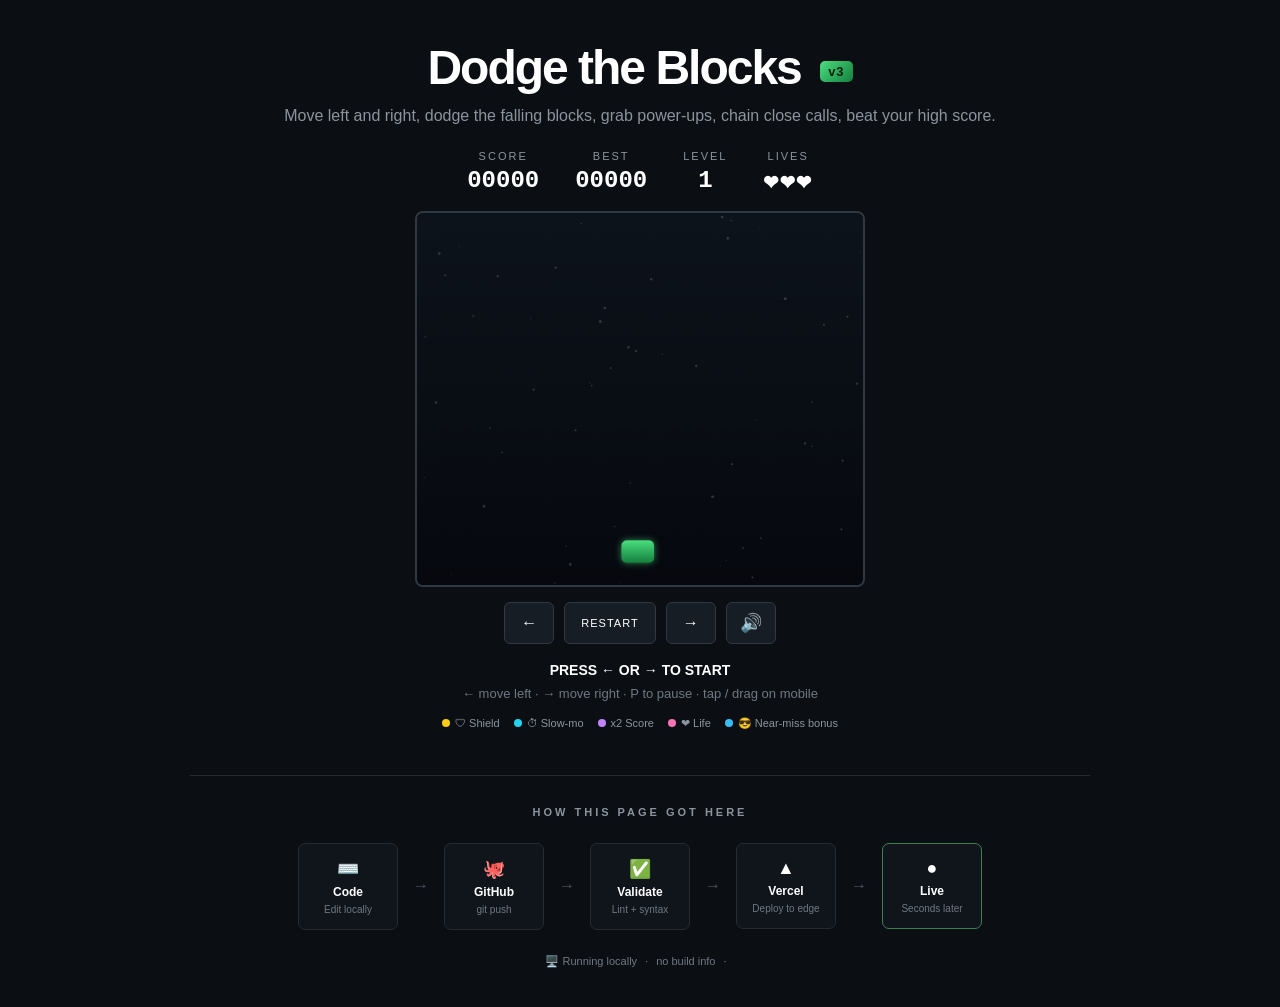
==== commit 7f64937c: "Fix index HTML filename for Vercel deployment" ====
--- a/public/index.html
+++ b/public/index.html
@@ -1,771 +1,199 @@
 <!DOCTYPE html>
 <html lang="en">
+
 <head>
-  <meta charset="UTF-8" />
-  <meta name="viewport" content="width=device-width, initial-scale=1.0"/>
-  <title>Sandali Bhagya — Portfolio</title>
-  <link rel="preconnect" href="https://fonts.googleapis.com">
-  <link rel="preconnect" href="https://fonts.gstatic.com" crossorigin>
-  <link href="https://fonts.googleapis.com/css2?family=Playfair+Display:ital,wght@0,400;0,700;1,400&family=DM+Sans:wght@300;400;500&display=swap" rel="stylesheet">
-  <style>
-    *, *::before, *::after { box-sizing: border-box; margin: 0; padding: 0; }
+    <meta charset="UTF-8">
+    <meta name="viewport" content="width=device-width, initial-scale=1.0">
 
-    :root {
-      --bg: #0e0e12;
-      --bg2: #16161d;
-      --bg3: #1e1e28;
-      --accent: #c9a87c;
-      --accent2: #e8d5b8;
-      --text: #f0ece4;
-      --text-muted: #8a8694;
-      --border: rgba(201,168,124,0.18);
-      --radius: 16px;
-    }
+    <title>Dodge the Blocks</title>
+    <link rel="icon" href="data:image/svg+xml,%3Csvg xmlns='http://www.w3.org/2000/svg' viewBox='0 0 100 100'%3E%3Ctext y='.9em' font-size='90'%3E%F0%9F%8E%AE%3C/text%3E%3C/svg%3E">
 
-    html { scroll-behavior: smooth; }
+    <link rel="stylesheet" href="style.css">
+</head>
 
-    body {
-      font-family: 'DM Sans', sans-serif;
-      background: var(--bg);
-      color: var(--text);
-      overflow-x: hidden;
-      font-weight: 300;
-    }
-
-    /* --- NOISE TEXTURE OVERLAY --- */
-    body::before {
-      content: '';
-      position: fixed;
-      inset: 0;
-      background-image: url("data:image/svg+xml,%3Csvg viewBox='0 0 256 256' xmlns='http://www.w3.org/2000/svg'%3E%3Cfilter id='n'%3E%3CfeTurbulence type='fractalNoise' baseFrequency='0.9' numOctaves='4' stitchTiles='stitch'/%3E%3C/filter%3E%3Crect width='100%25' height='100%25' filter='url(%23n)' opacity='0.04'/%3E%3C/svg%3E");
-      pointer-events: none;
-      z-index: 0;
-      opacity: 0.4;
-    }
-
-    /* --- NAV --- */
-    nav {
-      position: fixed;
-      top: 0; left: 0; right: 0;
-      z-index: 100;
-      display: flex;
-      align-items: center;
-      justify-content: space-between;
-      padding: 1.4rem 3rem;
-      background: rgba(14,14,18,0.7);
-      backdrop-filter: blur(14px);
-      border-bottom: 1px solid var(--border);
-    }
-
-    .logo {
-      font-family: 'Playfair Display', serif;
-      font-size: 1.3rem;
-      color: var(--text);
-      text-decoration: none;
-      letter-spacing: 0.02em;
-    }
-    .logo em { color: var(--accent); font-style: normal; }
-
-    .nav-links {
-      display: flex;
-      gap: 2.5rem;
-      list-style: none;
-    }
-    .nav-links a {
-      color: var(--text-muted);
-      text-decoration: none;
-      font-size: 0.85rem;
-      letter-spacing: 0.08em;
-      text-transform: uppercase;
-      transition: color 0.2s;
-    }
-    .nav-links a:hover, .nav-links a.active { color: var(--accent); }
-
-    /* --- HERO --- */
-    .hero {
-      min-height: 100vh;
-      display: grid;
-      grid-template-columns: 1fr 1fr;
-      position: relative;
-      overflow: hidden;
-    }
-
-    /* Left column — text */
-    .hero-left {
-      display: flex;
-      flex-direction: column;
-      justify-content: center;
-      padding: 8rem 4rem 4rem 6rem;
-      position: relative;
-      z-index: 1;
-    }
-
-    .eyebrow {
-      display: inline-flex;
-      align-items: center;
-      gap: 0.5rem;
-      font-size: 0.72rem;
-      letter-spacing: 0.14em;
-      text-transform: uppercase;
-      color: var(--accent);
-      margin-bottom: 1.8rem;
-      border: 1px solid var(--border);
-      padding: 0.45rem 1rem;
-      border-radius: 100px;
-      width: fit-content;
-      animation: fadeUp 0.8s ease both;
-    }
-    .eyebrow svg { width: 11px; height: 11px; }
-
-    .hero-name {
-      font-family: 'Playfair Display', serif;
-      font-size: clamp(3.2rem, 6vw, 5.5rem);
-      font-weight: 700;
-      line-height: 1.05;
-      margin-bottom: 1.5rem;
-      animation: fadeUp 0.8s 0.1s ease both;
-    }
-    .hero-name .italic { font-style: italic; color: var(--accent); }
-
-    .hero-desc {
-      font-size: 1rem;
-      line-height: 1.75;
-      color: var(--text-muted);
-      max-width: 400px;
-      margin-bottom: 2.5rem;
-      animation: fadeUp 0.8s 0.2s ease both;
-    }
-    .hero-desc strong { color: var(--text); font-weight: 400; }
-
-    .hero-btns {
-      display: flex;
-      gap: 1rem;
-      animation: fadeUp 0.8s 0.3s ease both;
-    }
-
-    .btn {
-      display: inline-flex;
-      align-items: center;
-      gap: 0.5rem;
-      padding: 0.75rem 1.8rem;
-      border-radius: 100px;
-      font-family: 'DM Sans', sans-serif;
-      font-size: 0.85rem;
-      font-weight: 500;
-      letter-spacing: 0.04em;
-      text-decoration: none;
-      transition: all 0.25s;
-      cursor: pointer;
-    }
-    .btn-primary {
-      background: var(--accent);
-      color: #0e0e12;
-      border: none;
-    }
-    .btn-primary:hover { background: var(--accent2); transform: translateY(-2px); }
-    .btn-outline {
-      background: transparent;
-      color: var(--text);
-      border: 1px solid var(--border);
-    }
-    .btn-outline:hover { border-color: var(--accent); color: var(--accent); transform: translateY(-2px); }
-
-    /* Right column — photo panel */
-    .hero-right {
-      position: relative;
-      display: flex;
-      align-items: center;
-      justify-content: center;
-      background: var(--bg2);
-      overflow: hidden;
-    }
-
-    .hero-right::before {
-      content: '';
-      position: absolute;
-      inset: 0;
-      background: radial-gradient(ellipse at 60% 40%, rgba(201,168,124,0.12) 0%, transparent 70%);
-    }
-
-    /* Big decorative letter */
-    .hero-right .deco-letter {
-      position: absolute;
-      font-family: 'Playfair Display', serif;
-      font-size: 38vw;
-      font-weight: 700;
-      color: rgba(201,168,124,0.04);
-      line-height: 1;
-      user-select: none;
-      pointer-events: none;
-      top: 50%; left: 50%;
-      transform: translate(-50%, -50%);
-    }
-
-    .photo-frame {
-      position: relative;
-      z-index: 1;
-      width: 260px;
-      height: 320px;
-      border-radius: 140px 140px 40px 40px;
-      border: 1px solid var(--border);
-      background: var(--bg3);
-      display: flex;
-      align-items: center;
-      justify-content: center;
-      flex-direction: column;
-      gap: 0.6rem;
-      animation: fadeIn 1s 0.4s ease both;
-      overflow: hidden;
-    }
-    .photo-frame svg { opacity: 0.3; }
-    .photo-frame span {
-      font-size: 0.72rem;
-      letter-spacing: 0.1em;
-      color: var(--text-muted);
-      text-transform: uppercase;
-    }
-
-    /* Floating info tags */
-    .float-info {
-      position: absolute;
-      z-index: 2;
-      background: rgba(30,30,40,0.85);
-      backdrop-filter: blur(10px);
-      border: 1px solid var(--border);
-      border-radius: 12px;
-      padding: 0.7rem 1.1rem;
-      animation: fadeIn 1s 0.7s ease both;
-    }
-    .float-info .fi-label {
-      font-size: 0.65rem;
-      letter-spacing: 0.1em;
-      text-transform: uppercase;
-      color: var(--text-muted);
-    }
-    .float-info .fi-val {
-      font-size: 0.9rem;
-      font-weight: 500;
-      color: var(--text);
-      margin-top: 0.1rem;
-    }
-    .float-info-1 { bottom: 14%; left: -40px; }
-    .float-info-2 { top: 22%; right: -30px; }
-
-    /* Vertical text on right */
-    .vertical-text {
-      position: absolute;
-      right: 2rem;
-      top: 50%;
-      transform: translateY(-50%) rotate(90deg);
-      font-size: 0.65rem;
-      letter-spacing: 0.22em;
-      color: var(--text-muted);
-      text-transform: uppercase;
-      white-space: nowrap;
-    }
-
-    /* --- DIVIDER LINE --- */
-    .section-divider {
-      height: 1px;
-      background: linear-gradient(90deg, transparent, var(--border), transparent);
-      margin: 0 4rem;
-    }
-
-    /* --- SECTIONS --- */
-    .section {
-      padding: 6rem 6rem;
-      position: relative;
-    }
-
-    .sec-label {
-      font-size: 0.7rem;
-      letter-spacing: 0.18em;
-      text-transform: uppercase;
-      color: var(--accent);
-      margin-bottom: 0.8rem;
-    }
-
-    .sec-title {
-      font-family: 'Playfair Display', serif;
-      font-size: clamp(2rem, 3.5vw, 2.8rem);
-      font-weight: 700;
-      line-height: 1.15;
-      margin-bottom: 3.5rem;
-    }
-    .sec-title .accent { color: var(--accent); font-style: italic; }
-
-    /* --- SKILLS --- */
-    #skills { background: var(--bg); }
-
-    .skills-grid {
-      display: grid;
-      grid-template-columns: repeat(3, 1fr);
-      gap: 1.5px;
-      background: var(--border);
-      border: 1px solid var(--border);
-      border-radius: var(--radius);
-      overflow: hidden;
-    }
-
-    .skill-card {
-      background: var(--bg2);
-      padding: 2rem 1.8rem;
-      transition: background 0.25s;
-    }
-    .skill-card:hover { background: var(--bg3); }
-
-    .skill-num {
-      font-family: 'Playfair Display', serif;
-      font-size: 2.2rem;
-      font-weight: 700;
-      color: rgba(201,168,124,0.15);
-      margin-bottom: 0.8rem;
-      line-height: 1;
-    }
-
-    .skill-card h3 {
-      font-size: 0.95rem;
-      font-weight: 500;
-      margin-bottom: 0.6rem;
-      color: var(--text);
-    }
-
-    .skill-card p {
-      font-size: 0.82rem;
-      line-height: 1.65;
-      color: var(--text-muted);
-    }
-
-    /* --- ABOUT --- */
-    #about { background: var(--bg2); }
-
-    .about-grid {
-      display: grid;
-      grid-template-columns: 1fr 1fr;
-      gap: 6rem;
-      align-items: center;
-    }
-
-    .about-p {
-      color: var(--text-muted);
-      line-height: 1.8;
-      font-size: 0.95rem;
-      margin-bottom: 1.2rem;
-    }
-
-    .stat-row {
-      display: flex;
-      gap: 3rem;
-      margin-top: 2.5rem;
-      padding-top: 2rem;
-      border-top: 1px solid var(--border);
-    }
-
-    .stat-item .s-num {
-      font-family: 'Playfair Display', serif;
-      font-size: 2rem;
-      font-weight: 700;
-      color: var(--accent);
-    }
-    .stat-item .s-label {
-      font-size: 0.75rem;
-      color: var(--text-muted);
-      letter-spacing: 0.06em;
-      margin-top: 0.2rem;
-    }
-
-    .info-cards {
-      display: flex;
-      flex-direction: column;
-      gap: 1rem;
-    }
-
-    .info-card {
-      display: flex;
-      align-items: center;
-      gap: 1.2rem;
-      padding: 1.2rem 1.5rem;
-      background: var(--bg3);
-      border: 1px solid var(--border);
-      border-radius: 12px;
-      transition: border-color 0.2s;
-    }
-    .info-card:hover { border-color: rgba(201,168,124,0.4); }
-
-    .ic-icon {
-      width: 40px;
-      height: 40px;
-      border-radius: 10px;
-      background: rgba(201,168,124,0.1);
-      display: flex;
-      align-items: center;
-      justify-content: center;
-      flex-shrink: 0;
-      color: var(--accent);
-    }
-
-    .ic-label {
-      font-size: 0.68rem;
-      letter-spacing: 0.08em;
-      text-transform: uppercase;
-      color: var(--text-muted);
-      margin-bottom: 0.2rem;
-    }
-    .ic-val {
-      font-size: 0.9rem;
-      font-weight: 500;
-      color: var(--text);
-    }
-
-    /* --- FOOTER --- */
-    footer {
-      padding: 2.5rem 6rem;
-      border-top: 1px solid var(--border);
-      display: flex;
-      align-items: center;
-      justify-content: space-between;
-    }
-
-    .footer-logo {
-      font-family: 'Playfair Display', serif;
-      font-size: 1.1rem;
-    }
-    .footer-logo em { color: var(--accent); font-style: normal; }
-
-    .footer-copy {
-      font-size: 0.78rem;
-      color: var(--text-muted);
-    }
-
-    /* --- HAMBURGER (mobile) --- */
-    .hamburger {
-      display: none;
-      flex-direction: column;
-      gap: 5px;
-      background: none;
-      border: none;
-      cursor: pointer;
-      padding: 4px;
-    }
-    .hamburger span {
-      display: block;
-      width: 22px;
-      height: 1.5px;
-      background: var(--text);
-      transition: all 0.3s;
-    }
-
-    .mobile-nav {
-      display: none;
-      position: fixed;
-      top: 60px; left: 0; right: 0;
-      background: var(--bg2);
-      padding: 2rem;
-      flex-direction: column;
-      gap: 1.5rem;
-      z-index: 99;
-      border-bottom: 1px solid var(--border);
-    }
-    .mobile-nav.open { display: flex; }
-    .mobile-nav a {
-      color: var(--text-muted);
-      text-decoration: none;
-      font-size: 0.9rem;
-      letter-spacing: 0.08em;
-      text-transform: uppercase;
-    }
-    .mobile-nav a.active, .mobile-nav a:hover { color: var(--accent); }
-
-    /* --- SCROLL INDICATOR --- */
-    .scroll-hint {
-      position: absolute;
-      bottom: 2.5rem;
-      left: 6rem;
-      display: flex;
-      align-items: center;
-      gap: 0.6rem;
-      font-size: 0.7rem;
-      letter-spacing: 0.12em;
-      text-transform: uppercase;
-      color: var(--text-muted);
-      z-index: 1;
-      animation: fadeUp 0.8s 0.5s ease both;
-    }
-    .scroll-hint svg { animation: bounce 2s infinite; }
-
-    /* --- ANIMATIONS --- */
-    @keyframes fadeUp {
-      from { opacity: 0; transform: translateY(24px); }
-      to   { opacity: 1; transform: translateY(0); }
-    }
-    @keyframes fadeIn {
-      from { opacity: 0; }
-      to   { opacity: 1; }
-    }
-    @keyframes bounce {
-      0%, 100% { transform: translateY(0); }
-      50%       { transform: translateY(5px); }
-    }
-
-    /* fade-in-on-scroll */
-    .reveal { opacity: 0; transform: translateY(30px); transition: opacity 0.7s ease, transform 0.7s ease; }
-    .reveal.visible { opacity: 1; transform: none; }
-
-    /* --- RESPONSIVE --- */
-    @media (max-width: 900px) {
-      nav { padding: 1.2rem 1.5rem; }
-      .nav-links { display: none; }
-      .hamburger { display: flex; }
-
-      .hero {
-        grid-template-columns: 1fr;
-        min-height: auto;
-      }
-      .hero-left {
-        padding: 8rem 1.8rem 3rem;
-        order: 2;
-      }
-      .hero-right {
-        height: 50vw;
-        min-height: 260px;
-        order: 1;
-      }
-      .photo-frame { width: 160px; height: 200px; }
-      .float-info-1 { left: 8px; bottom: 8%; }
-      .float-info-2 { right: 8px; top: 10%; }
-      .scroll-hint { left: 1.8rem; }
-
-      .section { padding: 4rem 1.8rem; }
-      .skills-grid { grid-template-columns: 1fr 1fr; }
-      .about-grid { grid-template-columns: 1fr; gap: 3rem; }
-      footer { flex-direction: column; gap: 0.8rem; text-align: center; padding: 2rem; }
-      .section-divider { margin: 0 1.8rem; }
-    }
-
-    @media (max-width: 560px) {
-      .skills-grid { grid-template-columns: 1fr; }
-      .hero-name { font-size: 2.6rem; }
-      .stat-row { gap: 1.5rem; }
-    }
-  </style>
-</head>
 <body>
 
-<!-- NAV -->
-<nav>
-  <a href="index.html" class="logo">Sandali<em>.</em></a>
-  <ul class="nav-links">
-    <li><a href="index.html" class="active">Home</a></li>
-    <li><a href="blog.html">Blog</a></li>
-    <li><a href="contact.html">Contact</a></li>
-  </ul>
-  <button class="hamburger" id="hamburger" aria-label="Menu">
-    <span></span><span></span><span></span>
-  </button>
-</nav>
-<div class="mobile-nav" id="mobileNav">
-  <a href="index.html" class="active">Home</a>
-  <a href="blog.html">Blog</a>
-  <a href="contact.html">Contact</a>
-</div>
+    <main class="page">
 
-<!-- HERO -->
-<section class="hero">
-  <!-- LEFT: text -->
-  <div class="hero-left">
-    <div class="eyebrow">
-      <svg viewBox="0 0 16 16" fill="none"><path d="M8 2l1.5 3 3.5.5-2.5 2.5.5 3.5L8 10l-3 1.5.5-3.5L3 5.5 6.5 5z" stroke="currentColor" stroke-width="1.2" stroke-linejoin="round"/></svg>
-      IT &amp; Management Undergraduate
-    </div>
+        <section class="hero">
 
-    <h1 class="hero-name">
-      Hi, I'm<br>
-      <span class="italic">Sandali<br>Bhagya</span>
-    </h1>
+            <h1>Dodge the Blocks <span class="badge">v3</span></h1>
 
-    <p class="hero-desc">
-      An undergraduate at <strong>University of Moratuwa</strong>, specialising in <strong>IT &amp; Management</strong>. I love crafting creative web experiences and exploring new technologies.
-    </p>
+            <p class="subtitle">
+                Move left and right, dodge the falling blocks, grab power-ups, chain close calls, beat your high score.
+            </p>
 
-    <div class="hero-btns">
-      <a href="contact.html" class="btn btn-primary">Get in Touch →</a>
-      <a href="blog.html" class="btn btn-outline">Read My Blog</a>
-    </div>
-  </div>
+            <div class="scores">
 
-  <!-- RIGHT: photo -->
-  <div class="hero-right">
-    <span class="deco-letter">S</span>
+                <div>
+                    <span>SCORE</span>
+                    <strong id="score">00000</strong>
+                </div>
 
-    <div class="photo-frame">
-      <!-- Replace the SVG below with: <img src="your-photo.jpg" style="width:100%;height:100%;object-fit:cover;"> -->
-      <svg width="64" height="64" viewBox="0 0 72 72" fill="none">
-        <circle cx="36" cy="28" r="16" stroke="#c9a87c" stroke-width="1.5"/>
-        <path d="M10 64c0-14.36 11.64-26 26-26s26 11.64 26 26" stroke="#c9a87c" stroke-width="1.5"/>
-      </svg>
-      <span>Your Photo Here</span>
-    </div>
+                <div>
+                    <span>BEST</span>
+                    <strong id="bestScore">00000</strong>
+                </div>
 
-    <div class="float-info float-info-1">
-      <div class="fi-label">University</div>
-      <div class="fi-val">Moratuwa</div>
-    </div>
-    <div class="float-info float-info-2">
-      <div class="fi-label">Faculty</div>
-      <div class="fi-val">IT &amp; Mgmt</div>
-    </div>
+                <div>
+                    <span>LEVEL</span>
+                    <strong id="level">1</strong>
+                </div>
 
-    <span class="vertical-text">Portfolio 2026</span>
-  </div>
+                <div>
+                    <span>LIVES</span>
+                    <strong id="lives">❤❤❤</strong>
+                </div>
 
-  <!-- Scroll hint -->
-  <a href="#skills" class="scroll-hint" aria-label="Scroll to skills">
-    <svg width="14" height="14" viewBox="0 0 16 16" fill="none">
-      <path d="M8 3v10M3 9l5 5 5-5" stroke="currentColor" stroke-width="1.5" stroke-linecap="round"/>
-    </svg>
-    Scroll
-  </a>
-</section>
+            </div>
 
-<div class="section-divider"></div>
+            <div class="canvas-wrap">
+                <canvas
+                    id="gameCanvas"
+                    width="600"
+                    height="500">
+                </canvas>
+                <div id="statusBar" class="status-bar"></div>
+            </div>
 
-<!-- SKILLS -->
-<section class="section" id="skills">
-  <div class="sec-label reveal">What I Do</div>
-  <h2 class="sec-title reveal">Skills &amp; <span class="accent">Expertise</span></h2>
+            <div class="controls">
 
-  <div class="skills-grid">
+                <button id="leftBtn">←</button>
 
-    <div class="skill-card reveal">
-      <div class="skill-num">01</div>
-      <h3>Web Development</h3>
-      <p>Building responsive, modern web applications using HTML, CSS, JavaScript, and React.</p>
-    </div>
+                <button id="restartBtn">
+                    RESTART
+                </button>
 
-    <div class="skill-card reveal">
-      <div class="skill-num">02</div>
-      <h3>Database Management</h3>
-      <p>Designing and managing databases with SQL — data models, relationships, and queries.</p>
-    </div>
+                <button id="rightBtn">→</button>
 
-    <div class="skill-card reveal">
-      <div class="skill-num">03</div>
-      <h3>UI / UX Design</h3>
-      <p>Creating intuitive interfaces focused on user experience and visual design principles.</p>
-    </div>
+                <button id="muteBtn" aria-label="Mute">🔊</button>
 
-    <div class="skill-card reveal">
-      <div class="skill-num">04</div>
-      <h3>Data Analytics</h3>
-      <p>Analysing data to derive insights using modern tools and techniques for decisions.</p>
-    </div>
+            </div>
 
-    <div class="skill-card reveal">
-      <div class="skill-num">05</div>
-      <h3>IT Management</h3>
-      <p>Understanding IT governance, project management, and strategic technology planning.</p>
-    </div>
+            <p id="gameMessage">
+                PRESS ← OR → TO START
+            </p>
 
-    <div class="skill-card reveal">
-      <div class="skill-num">06</div>
-      <h3>Cybersecurity Basics</h3>
-      <p>Foundational knowledge in information security, risk assessment, and data protection.</p>
-    </div>
+            <p class="help">
+                ← move left · → move right · P to pause · tap / drag on mobile
+            </p>
 
-  </div>
-</section>
+            <div class="legend">
+                <span><i class="dot" style="background:#facc15"></i>🛡 Shield</span>
+                <span><i class="dot" style="background:#22d3ee"></i>⏱ Slow-mo</span>
+                <span><i class="dot" style="background:#c084fc"></i>x2 Score</span>
+                <span><i class="dot" style="background:#f472b6"></i>❤ Life</span>
+                <span><i class="dot" style="background:#38bdf8"></i>😎 Near-miss bonus</span>
+            </div>
 
-<div class="section-divider"></div>
+        </section>
 
-<!-- ABOUT -->
-<section class="section" id="about">
-  <div class="about-grid">
+        <section class="pipeline">
 
-    <div>
-      <div class="sec-label reveal">About Me</div>
-      <h2 class="sec-title reveal">Passionate About<br><span class="accent">Technology</span> &amp; Innovation</h2>
-      <p class="about-p reveal">I'm Sandali Bhagya, an undergraduate at the University of Moratuwa pursuing a degree in Information Technology and Management. I'm passionate about leveraging technology to solve real-world problems and create meaningful digital experiences.</p>
-      <p class="about-p reveal">My academic journey has given me a strong foundation in both technical skills and management principles — enabling me to bridge the gap between technology and business strategy.</p>
+            <h2>HOW THIS PAGE GOT HERE</h2>
 
-      <div class="stat-row reveal">
-        <div class="stat-item">
-          <div class="s-num">IT</div>
-          <div class="s-label">Specialisation</div>
-        </div>
-        <div class="stat-item">
-          <div class="s-num">UOM</div>
-          <div class="s-label">University</div>
-        </div>
-        <div class="stat-item">
-          <div class="s-num">6+</div>
-          <div class="s-label">Skills</div>
-        </div>
-      </div>
-    </div>
+            <div class="steps">
 
-    <div class="info-cards reveal">
-      <div class="info-card">
-        <div class="ic-icon">
-          <svg width="18" height="18" viewBox="0 0 18 18" fill="none"><path d="M9 2L2 6l7 4 7-4-7-4zM2 12l7 4 7-4M2 9l7 4 7-4" stroke="currentColor" stroke-width="1.4" stroke-linejoin="round"/></svg>
-        </div>
-        <div>
-          <div class="ic-label">Degree</div>
-          <div class="ic-val">BSc in IT &amp; Management</div>
-        </div>
-      </div>
+                <div class="step">
+                    <span class="icon">⌨️</span>
+                    <strong>Code</strong>
+                    <small>Edit locally</small>
+                </div>
 
-      <div class="info-card">
-        <div class="ic-icon">
-          <svg width="18" height="18" viewBox="0 0 18 18" fill="none"><path d="M9 2C6.24 2 4 4.24 4 7c0 4 5 9 5 9s5-5 5-9c0-2.76-2.24-5-5-5z" stroke="currentColor" stroke-width="1.4"/><circle cx="9" cy="7" r="1.5" stroke="currentColor" stroke-width="1.4"/></svg>
-        </div>
-        <div>
-          <div class="ic-label">University</div>
-          <div class="ic-val">University of Moratuwa</div>
-        </div>
-      </div>
+                <div class="arrow">→</div>
 
-      <div class="info-card">
-        <div class="ic-icon">
-          <svg width="18" height="18" viewBox="0 0 18 18" fill="none"><rect x="3" y="3" width="12" height="14" rx="2" stroke="currentColor" stroke-width="1.4"/><path d="M6 7h6M6 10h4" stroke="currentColor" stroke-width="1.3" stroke-linecap="round"/></svg>
-        </div>
-        <div>
-          <div class="ic-label">Focus</div>
-          <div class="ic-val">Technology &amp; Innovation</div>
-        </div>
-      </div>
+                <div class="step">
+                    <span class="icon">🐙</span>
+                    <strong>GitHub</strong>
+                    <small>git push</small>
+                </div>
 
-      <div class="info-card">
-        <div class="ic-icon">
-          <svg width="18" height="18" viewBox="0 0 18 18" fill="none"><circle cx="9" cy="9" r="7" stroke="currentColor" stroke-width="1.4"/><path d="M9 5v4l3 2" stroke="currentColor" stroke-width="1.4" stroke-linecap="round"/></svg>
-        </div>
-        <div>
-          <div class="ic-label">Status</div>
-          <div class="ic-val">Currently Studying</div>
-        </div>
-      </div>
-    </div>
+                <div class="arrow">→</div>
 
-  </div>
-</section>
+                <div class="step">
+                    <span class="icon">✅</span>
+                    <strong>Validate</strong>
+                    <small>Lint + syntax</small>
+                </div>
 
-<!-- FOOTER -->
-<footer>
-  <span class="footer-logo">Sandali Bhagya<em>.</em></span>
-  <span class="footer-copy">© 2026 Sandali Bhagya — IN1601 Assignment</span>
-</footer>
+                <div class="arrow">→</div>
 
-<script>
-  /* Hamburger */
-  const ham = document.getElementById('hamburger');
-  const mob = document.getElementById('mobileNav');
-  ham.addEventListener('click', () => mob.classList.toggle('open'));
+                <div class="step">
+                    <span class="icon">▲</span>
+                    <strong>Vercel</strong>
+                    <small>Deploy to edge</small>
+                </div>
 
-  /* Scroll reveal */
-  const obs = new IntersectionObserver((entries) => {
-    entries.forEach(e => { if (e.isIntersecting) { e.target.classList.add('visible'); obs.unobserve(e.target); } });
-  }, { threshold: 0.12 });
-  document.querySelectorAll('.reveal').forEach(el => obs.observe(el));
-</script>
+                <div class="arrow">→</div>
+
+                <div class="step live">
+                    <span class="icon">●</span>
+                    <strong>Live</strong>
+                    <small>Seconds later</small>
+                </div>
+
+            </div>
+
+            <div class="deployment">
+                <span id="deployStatus">🖥️ Running locally</span>
+                <span>·</span>
+                <span id="deployCommit">no commit info</span>
+                <span>·</span>
+                <span id="deployTime"></span>
+            </div>
+
+        </section>
+
+    </main>
+
+    <script src="game.js"></script>
+    <script>
+        // Filled in by the CI/CD pipeline (.github/workflows/deploy.yml).
+        // Locally, these stay as placeholders so the footer says "Running locally".
+        const BUILD_COMMIT = "__COMMIT_SHA__";
+        const BUILD_TIME = "__BUILD_TIME__";
+        const BUILD_REPO = "__REPO__";
+        const BUILD_RUN_URL = "__RUN_URL__";
+
+        (function stampFooter() {
+            const commitEl = document.getElementById("deployCommit");
+            const timeEl = document.getElementById("deployTime");
+            const statusEl = document.getElementById("deployStatus");
+
+            const isStamped = !BUILD_COMMIT.startsWith("__");
+
+            if (!isStamped) {
+                statusEl.textContent = "🖥️ Running locally";
+                commitEl.textContent = "no build info";
+                timeEl.textContent = "";
+                return;
+            }
+
+            statusEl.textContent = "🚀 Deployed by GitHub Actions";
+            statusEl.setAttribute("data-commit", BUILD_COMMIT);
+
+            const short = BUILD_COMMIT.slice(0, 7);
+            const link = document.createElement("a");
+            link.href = `https://github.com/${BUILD_REPO}/commit/${BUILD_COMMIT}`;
+            link.textContent = `commit ${short}`;
+            link.style.color = "inherit";
+            commitEl.textContent = "";
+            commitEl.appendChild(link);
+
+            if (BUILD_RUN_URL && !BUILD_RUN_URL.startsWith("__")) {
+                const sep = document.createTextNode(" · ");
+                const runLink = document.createElement("a");
+                runLink.href = BUILD_RUN_URL;
+                runLink.textContent = "view pipeline run";
+                runLink.style.color = "inherit";
+                commitEl.appendChild(sep);
+                commitEl.appendChild(runLink);
+            }
+
+            timeEl.textContent = BUILD_TIME;
+        })();
+    </script>
 
 </body>
+
 </html>
--- a/public/style.css
+++ b/public/style.css
@@ -0,0 +1,347 @@
+* {
+    box-sizing: border-box;
+}
+
+body {
+    margin: 0;
+    min-height: 100vh;
+
+    display: flex;
+    justify-content: center;
+
+    font-family: Arial, sans-serif;
+
+    background: #0b0f14;
+    color: white;
+}
+
+.page {
+    width: min(900px, 92%);
+    padding: 40px 0;
+}
+
+/* Game */
+
+.hero {
+    text-align: center;
+}
+
+h1 {
+    margin: 0;
+
+    font-size: 48px;
+    letter-spacing: -2px;
+}
+
+.badge {
+    display: inline-block;
+    vertical-align: middle;
+    margin-left: 8px;
+
+    font-size: 13px;
+    letter-spacing: 1px;
+    font-weight: bold;
+
+    padding: 3px 8px;
+    border-radius: 5px;
+
+    background: linear-gradient(135deg, #4ade80, #15803d);
+    color: #06210f;
+}
+
+.subtitle {
+    margin: 12px 0 25px;
+
+    color: #8b949e;
+    font-size: 16px;
+}
+
+/* Score */
+
+.scores {
+    display: flex;
+    justify-content: center;
+    gap: 36px;
+    flex-wrap: wrap;
+
+    margin-bottom: 15px;
+}
+
+.scores div {
+    display: flex;
+    flex-direction: column;
+    gap: 5px;
+}
+
+.scores span {
+    color: #8b949e;
+
+    font-size: 11px;
+    letter-spacing: 2px;
+}
+
+.scores strong {
+    font-family: monospace;
+    font-size: 24px;
+}
+
+#lives {
+    letter-spacing: 2px;
+}
+
+/* Canvas */
+
+.canvas-wrap {
+    position: relative;
+    width: min(450px, 100%);
+    margin: 0 auto;
+}
+
+canvas {
+    display: block;
+
+    width: 100%;
+    height: auto;
+
+    background: #11161d;
+
+    border: 2px solid #303842;
+    border-radius: 8px;
+}
+
+.status-bar {
+    position: absolute;
+    top: 10px;
+    left: 50%;
+    transform: translateX(-50%) translateY(-6px);
+
+    padding: 6px 14px;
+    border-radius: 20px;
+
+    background: rgba(11, 15, 20, 0.85);
+    border: 1px solid #3b7f55;
+
+    font-size: 12px;
+    font-weight: bold;
+    letter-spacing: 1px;
+    color: #4ade80;
+
+    opacity: 0;
+    pointer-events: none;
+    transition: opacity 0.2s ease, transform 0.2s ease;
+}
+
+.status-bar.show {
+    opacity: 1;
+    transform: translateX(-50%) translateY(0);
+}
+
+/* Controls */
+
+.controls {
+    display: flex;
+    justify-content: center;
+
+    gap: 10px;
+
+    margin-top: 15px;
+}
+
+.controls button {
+    min-width: 50px;
+    min-height: 42px;
+
+    padding: 8px 16px;
+
+    background: #171d24;
+    color: white;
+
+    border: 1px solid #303842;
+    border-radius: 6px;
+
+    cursor: pointer;
+
+    font-size: 16px;
+
+    transition: background 0.15s ease, transform 0.1s ease;
+}
+
+.controls button:hover {
+    background: #222a33;
+}
+
+.controls button:active {
+    transform: scale(0.94);
+}
+
+#restartBtn {
+    font-size: 11px;
+    letter-spacing: 1px;
+}
+
+#muteBtn {
+    font-size: 18px;
+    padding: 8px 12px;
+}
+
+#gameMessage {
+    margin: 18px 0 8px;
+
+    font-size: 14px;
+    font-weight: bold;
+}
+
+.help {
+    margin: 0;
+
+    color: #6f7882;
+    font-size: 13px;
+}
+
+.legend {
+    display: flex;
+    justify-content: center;
+    flex-wrap: wrap;
+    gap: 14px;
+
+    margin-top: 16px;
+
+    font-size: 11px;
+    color: #8b949e;
+}
+
+.legend span {
+    display: inline-flex;
+    align-items: center;
+    gap: 5px;
+}
+
+.dot {
+    display: inline-block;
+    width: 8px;
+    height: 8px;
+    border-radius: 50%;
+}
+
+/* Pipeline */
+
+.pipeline {
+    margin-top: 45px;
+
+    padding-top: 30px;
+
+    border-top: 1px solid #252b33;
+}
+
+.pipeline h2 {
+    text-align: center;
+
+    margin: 0 0 25px;
+
+    color: #8b949e;
+
+    font-size: 11px;
+    letter-spacing: 3px;
+}
+
+.steps {
+    display: flex;
+    justify-content: center;
+    align-items: center;
+
+    gap: 15px;
+
+    flex-wrap: wrap;
+}
+
+.step {
+    min-width: 100px;
+
+    padding: 14px;
+
+    display: flex;
+    flex-direction: column;
+    align-items: center;
+
+    gap: 5px;
+
+    background: #10151b;
+
+    border: 1px solid #252b33;
+    border-radius: 7px;
+}
+
+.step .icon {
+    font-size: 18px;
+}
+
+.step strong {
+    font-size: 12px;
+}
+
+.step small {
+    color: #6f7882;
+
+    font-size: 10px;
+}
+
+.arrow {
+    color: #4d5661;
+}
+
+.live {
+    border-color: #3b7f55;
+}
+
+.deployment {
+    display: flex;
+    justify-content: center;
+    flex-wrap: wrap;
+
+    gap: 8px;
+
+    margin-top: 25px;
+
+    color: #6f7882;
+
+    font-size: 11px;
+}
+
+.deployment a {
+    color: inherit;
+    text-decoration: underline;
+}
+
+/* Mobile */
+
+@media (max-width: 600px) {
+
+    .page {
+        width: 94%;
+        padding: 25px 0;
+    }
+
+    h1 {
+        font-size: 34px;
+    }
+
+    .subtitle {
+        font-size: 14px;
+    }
+
+    .scores {
+        gap: 20px;
+    }
+
+    .steps {
+        gap: 8px;
+    }
+
+    .arrow {
+        display: none;
+    }
+
+    .deployment {
+        flex-wrap: wrap;
+    }
+}
